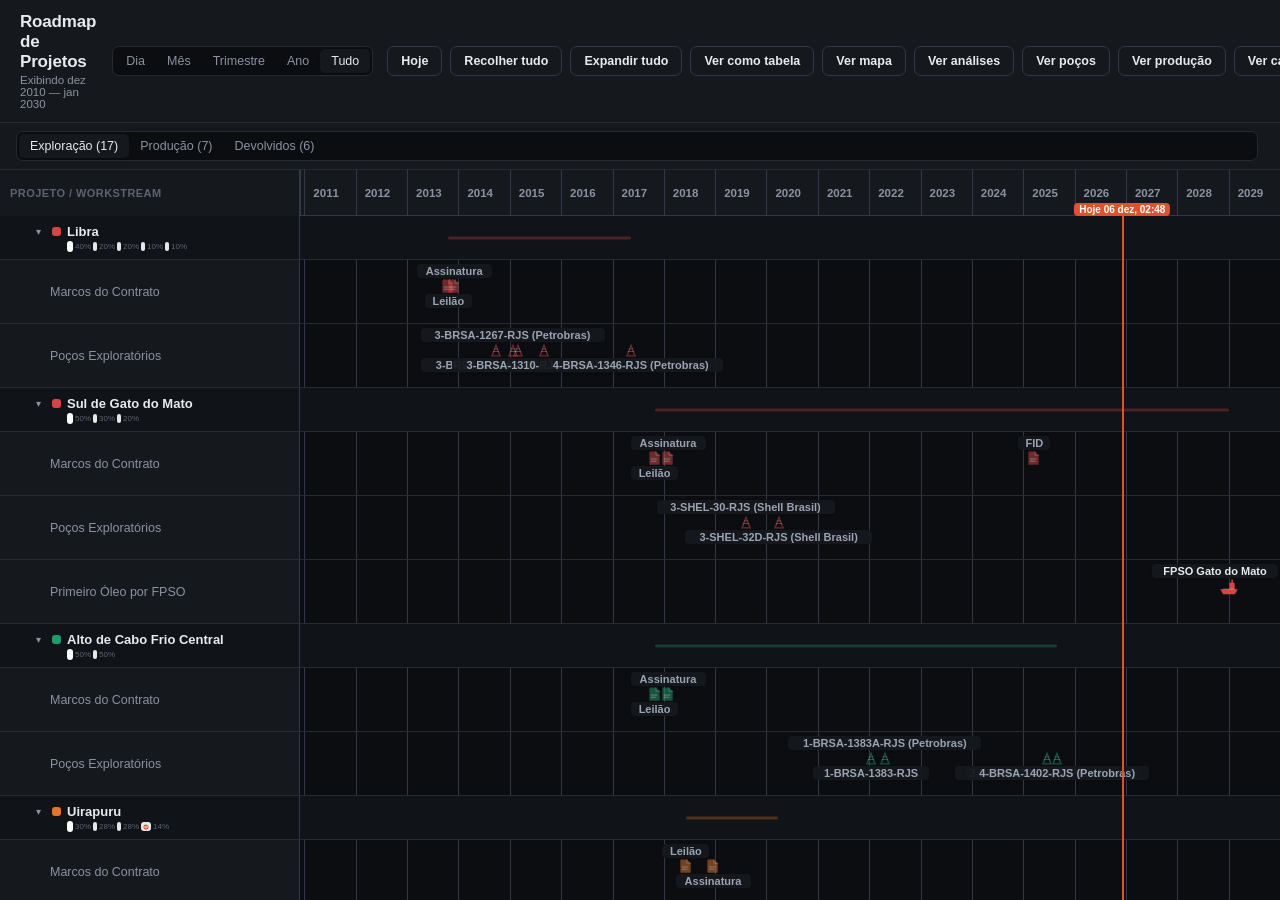
==== index.html @ 754a2aac "Tendência RGO x produção: óleo em verde, RGO em vermelho; janela explícita de 2 anos Cores dos gráfi" ====
<!DOCTYPE html>
<html lang="pt-BR">
<head>
<meta charset="UTF-8" />
<meta name="viewport" content="width=device-width, initial-scale=1.0" />
<title>Roadmap PMO</title>
<link rel="stylesheet" href="style.css?v=168" />
</head>
<body>

<header class="toolbar">
  <div class="toolbar-left">
    <h1>Roadmap de Projetos</h1>
    <span class="subtitle" id="rangeLabel"></span>
  </div>
  <div class="toolbar-right">
    <div class="scale-switch" id="scaleSwitch">
      <button data-scale="day" class="scale-btn">Dia</button>
      <button data-scale="month" class="scale-btn">Mês</button>
      <button data-scale="quarter" class="scale-btn">Trimestre</button>
      <button data-scale="year" class="scale-btn">Ano</button>
      <button data-scale="all" class="scale-btn active">Tudo</button>
    </div>
    <button class="btn-ghost" id="todayBtn">Hoje</button>
    <button class="btn-ghost" id="collapseAllBtn">Recolher tudo</button>
    <button class="btn-ghost" id="expandAllBtn">Expandir tudo</button>
    <a class="btn-ghost" href="tabela.html">Ver como tabela</a>
    <a class="btn-ghost" href="mapa.html">Ver mapa</a>
    <a class="btn-ghost" href="analises.html">Ver análises</a>
    <a class="btn-ghost" href="pocos.html">Ver poços</a>
    <a class="btn-ghost" href="producao.html">Ver produção</a>
    <a class="btn-ghost" href="campo.html">Ver campo</a>
    <a class="btn-ghost" href="dados.html">Ver dados</a>
    <button class="btn-ghost" id="exportBtn">Exportar</button>
  </div>
</header>

<main class="roadmap-wrapper">
  <div class="group-tab-bar">
    <div class="scale-switch" id="groupTabSwitch">
      <button data-group="exploracao" class="scale-btn">Exploração</button>
      <button data-group="producao" class="scale-btn">Produção</button>
      <button data-group="devolvidos" class="scale-btn">Devolvidos</button>
    </div>
  </div>
  <div class="roadmap-scroll" id="scrollContainer">
    <div class="roadmap-grid" id="grid"></div>
  </div>
  <div class="empty-state" id="emptyState" hidden>
    <p>Nenhum projeto ainda.</p>
  </div>
</main>

<div class="popover" id="popover" hidden></div>

<div class="toast" id="toast" hidden></div>

<script src="shared.js?v=80"></script>
<script src="app.js?v=47"></script>
</body>
</html>
---- style.css ----
/* Tema escuro/"executivo" por padrão em todo o app — mesma paleta usada
   no mapa (mapa.html tem seu próprio conjunto --map-* redundante, mas
   equivalente; deixado como está para não arriscar regressão lá). */
:root {
  --bg: #0b0d10;
  --panel: #15181d;
  --surface: #1a1e25;
  --border: #262b33;
  --border-strong: #333846;
  --text: #e8eaed;
  --text-muted: #8b93a1;
  --text-faint: #5c6470;
  --accent: #3457d5;
  --accent-soft: rgba(52, 87, 213, 0.18);
  --danger: #d64545;
  --today: #e0522f;
  /* Aba Tendência RGO x produção (producao.js) — óleo em verde, RGO em
     vermelho (pedido explícito, não o par cromático de PALETTE). */
  --trend-oleo: #1c9e6b;
  --trend-rgo: #d64545;
  --row-h: 44px;
  --sidebar-w: 300px;
  --radius: 8px;
  --shadow: 0 4px 20px rgba(0, 0, 0, 0.5);
  font-synthesis: none;
}

* { box-sizing: border-box; }

html, body {
  margin: 0;
  height: 100%;
  background: var(--bg);
  color: var(--text);
  font-family: -apple-system, BlinkMacSystemFont, "Segoe UI", Inter, Roboto, Helvetica, Arial, sans-serif;
  font-size: 13.5px;
  overflow: hidden;
}

body { display: flex; flex-direction: column; height: 100vh; }

/* ---------- Toolbar ---------- */
.toolbar {
  display: flex;
  align-items: center;
  justify-content: space-between;
  padding: 12px 20px;
  background: var(--panel);
  border-bottom: 1px solid var(--border);
  flex: 0 0 auto;
  gap: 16px;
}
.toolbar-left { display: flex; flex-direction: column; gap: 2px; }
.toolbar-left h1 { font-size: 17px; font-weight: 700; margin: 0; letter-spacing: -0.01em; }
.subtitle { font-size: 11.5px; color: var(--text-muted); }
.toolbar-right { display: flex; align-items: center; gap: 8px; }

.scale-switch {
  display: flex;
  background: var(--bg);
  border: 1px solid var(--border);
  border-radius: 7px;
  padding: 2px;
  margin-right: 6px;
}
.scale-btn {
  border: none;
  background: transparent;
  padding: 5px 11px;
  font-size: 12.5px;
  font-weight: 500;
  color: var(--text-muted);
  border-radius: 5px;
  cursor: pointer;
}
.scale-btn.active { background: var(--panel); color: var(--text); box-shadow: 0 1px 2px rgba(0,0,0,0.08); }

.btn-ghost {
  font-family: inherit;
  font-size: 12.5px;
  font-weight: 600;
  border-radius: 7px;
  cursor: pointer;
  border: 1px solid transparent;
  padding: 7px 13px;
  transition: background .12s, border-color .12s;
  white-space: nowrap;
  display: inline-flex;
  align-items: center;
  text-decoration: none;
  background: var(--panel); color: var(--text); border-color: var(--border-strong);
}
.btn-ghost:hover { background: var(--surface); }
/* "Ver tudo" (createLineChart, shared.js) fica destacado só enquanto o
   gráfico está com algum zoom ativo (eixo x ou y) — sem isso um zoom em Y
   preso (ex.: roda do mouse sobre o rótulo do eixo por engano) não dava
   nenhuma pista visual de que o teto do gráfico não é mais automático; a
   linha do campo maior (Búzios, Mero...) simplesmente sumia pro alto,
   parecendo produção baixa. */
.btn-ghost.is-zoomed { background: var(--accent-soft); border-color: var(--accent); color: #6f8bff; }
.btn-ghost.is-zoomed:hover { background: var(--accent-soft); }

/* ---------- Layout ---------- */
/* flex column: group-tab-bar (altura própria) + roadmap-scroll (resto do
   espaço) — antes só a segunda existia (height:100%, sem coluna flex),
   ver group-tab-bar logo abaixo (sub-abas Exploração/Produção/Devolvidos,
   substituem o antigo grupo colapsável dentro da própria timeline). */
.roadmap-wrapper { flex: 1 1 auto; position: relative; overflow: hidden; display: flex; flex-direction: column; }
.group-tab-bar {
  flex: 0 0 auto; padding: 8px 16px; border-bottom: 1px solid var(--border);
  background: var(--panel);
}
.roadmap-scroll { flex: 1 1 auto; width: 100%; overflow: auto; cursor: grab; }
.roadmap-scroll.panning { cursor: grabbing; user-select: none; }
.roadmap-scroll.panning * { cursor: grabbing !important; user-select: none; }
.roadmap-grid { position: relative; display: block; }

.empty-state {
  position: absolute; inset: 0; display: flex; flex-direction: column;
  align-items: center; justify-content: center; gap: 14px; color: var(--text-muted);
}
.empty-state[hidden] { display: none; }

/* ---------- Rows ---------- */
.row {
  display: flex;
  height: var(--row-h);
  border-bottom: 1px solid var(--border);
  position: relative;
}
.row.header-row {
  position: sticky; top: 0; z-index: 30; background: var(--panel);
  border-bottom: 1px solid var(--border-strong);
  height: var(--header-h, 46px);
}
.row.project-row { background: #101317; }
.row.project-row:hover { background: var(--surface); }
.row.workstream-row:hover .label-cell { background: var(--surface); }

.label-cell {
  flex: 0 0 var(--sidebar-w);
  width: var(--sidebar-w);
  position: sticky; left: 0; z-index: 20;
  background: inherit;
  display: flex; align-items: center;
  padding: 0 8px 0 10px;
  border-right: 1px solid var(--border-strong);
  gap: 6px;
  overflow: hidden;
}
.row.header-row .label-cell { background: var(--panel); z-index: 40; height: var(--header-h, 46px); }
/* Indentação em cascata: projeto < workstream (grupo Exploração/Produção/
   Devolvidos virou sub-aba do toolbar, não é mais um nível na timeline). */
.row.project-row .label-cell { padding-left: 30px; }
.row.workstream-row .label-cell { background: var(--panel); padding-left: 50px; }

/* Linha de projeto ganha uma 2ª linha (selos de operador/parceiro, ver
   companyBadgesFor em shared.js), embaixo do nome — as outras linhas
   (grupo, workstream) continuam de uma linha só, sem selo. */
.row.project-row .label-cell {
  flex-direction: column; align-items: stretch; justify-content: center;
  gap: 2px; padding-top: 4px; padding-bottom: 4px;
}
.project-label-main { display: flex; align-items: center; gap: 6px; overflow: hidden; }
.project-badges-row {
  display: flex; align-items: center; gap: 2px; flex-wrap: wrap;
  padding-left: 37px; /* alinha com o texto do nome: chevron(16)+gap(6)+dot(9)+gap(6) */
}
.company-badge {
  display: inline-flex; align-items: center; justify-content: center;
  border-radius: 50%; color: #fff; font-weight: 700; line-height: 1;
  flex: none; user-select: none;
}
/* Discreto de propósito: bem menor que o nome do projeto (13px), só um
   indício visual de quem é o operador/parceiro, não um elemento que
   disputa atenção com o nome. */
.company-badge-operador { width: 10px; height: 10px; font-size: 4.3px; }
.company-badge-parceiro { width: 7px; height: 7px; font-size: 3.6px; opacity: 0.85; }

/* Logo real (ver COMPANY_LOGO_FILES em shared.js) em vez do círculo com
   sigla — logo de empresa costuma ser uma marca larga (wordmark), não um
   ícone quadrado, por isso vira um chip retangular branco (a maioria dos
   logos oficiais é pensada pra fundo claro) em vez de forçar num círculo. */
.company-logo-chip {
  display: inline-flex; align-items: center; justify-content: center;
  background: #fff; border-radius: 3px; flex: none; line-height: 0;
}
.company-logo-chip img { display: block; width: auto; }
.company-logo-chip-operador { height: 11px; padding: 1px 3px; }
.company-logo-chip-operador img { height: 8px; max-width: 30px; }
.company-logo-chip-parceiro { height: 9px; padding: 1px 2px; opacity: 0.9; }
.company-logo-chip-parceiro img { height: 6px; max-width: 22px; }

/* Selo + percentual do PD lado a lado, como UM item só (ver item em
   app.js) — dentro de .project-badges-row (flex-wrap), agrupar os dois
   evita que o "%" quebre linha separado do selo a que pertence. Só
   parceiro tem texto aqui (operador não carrega pct nos dados, ver
   companyBadgesFor em shared.js). */
.company-badge-item { display: inline-flex; align-items: center; gap: 2px; }
.company-badge-pct { font-size: 8px; line-height: 1; color: var(--text-faint); white-space: nowrap; }
.corner-title { font-size: 11px; font-weight: 700; color: var(--text-faint); text-transform: uppercase; letter-spacing: .04em; }

.chevron {
  width: 16px; height: 16px; flex: 0 0 16px; display: flex; align-items: center; justify-content: center;
  cursor: pointer; color: var(--text-muted); font-size: 10px; transition: transform .15s;
  user-select: none;
}
.chevron.collapsed { transform: rotate(-90deg); }

.color-dot { width: 9px; height: 9px; border-radius: 3px; flex: 0 0 9px; }

.label-text {
  overflow: hidden; text-overflow: ellipsis; white-space: nowrap; flex: 1 1 auto;
  font-weight: 600; font-size: 13px; cursor: default;
}
.row.workstream-row .label-text { font-weight: 500; color: var(--text-muted); font-size: 12.5px; }

.timeline-cell {
  position: relative;
  flex: 1 1 auto;
}

.project-overview-bar {
  position: absolute; height: 3px; border-radius: 1.5px; top: 50%; transform: translateY(-50%);
  pointer-events: none;
}

/* linhas de grade + destaque de fim de semana, via overlay atrás das linhas */
.gridline {
  position: absolute; top: 0; bottom: 0; width: 1px; background: var(--border);
}
.gridline.month-start { background: var(--border-strong); }

.weekend-shade {
  position: absolute; top: 0; background: rgba(255, 255, 255, 0.045); pointer-events: none;
}

/* Cabeçalho em duas camadas: "coarse" (contexto: ano/mês/semana) e "fine"
   (detalhe: mês/semana/dia), trocadas dinamicamente conforme o zoom. */
.header-tier-label {
  position: absolute; display: flex; align-items: center;
  padding-left: 8px; border-left: 1px solid var(--border-strong);
  box-sizing: border-box; text-transform: capitalize;
  overflow: hidden; white-space: nowrap; text-overflow: ellipsis;
}
.header-tier-label.coarse {
  font-size: 10px; font-weight: 700; color: var(--text-faint);
  letter-spacing: .04em; text-transform: uppercase;
  background: var(--panel); border-bottom: 1px solid var(--border);
}
.header-tier-label.fine {
  font-size: 11.5px; font-weight: 600; color: var(--text-muted);
}
.header-tier-label.fine.weekend { color: var(--today); opacity: 0.85; }
/* Mês como linha "fine" (dentro do cabeçalho de ano): coluna estreita
   demais pra padding lateral + texto alinhado à esquerda como as outras
   linhas "fine" — centraliza e reduz a fonte, igual ao dia. */
.header-tier-label.fine.unit-month {
  padding-left: 0; justify-content: center; text-align: center; font-size: 10px;
}
.header-tier-label.unit-day {
  padding-left: 0; justify-content: center; text-align: center;
  font-size: 10.5px; font-weight: 600;
}

.today-line {
  position: absolute; top: var(--header-h, 46px); bottom: 0; width: 2px; background: var(--today);
  z-index: 15; pointer-events: none;
}
.today-flag {
  position: absolute; top: var(--header-h, 46px); transform: translate(-50%, -100%);
  background: var(--today); color: #fff; font-size: 10px; font-weight: 700;
  padding: 1px 5px; border-radius: 4px; z-index: 41; pointer-events: none;
}

/* ---------- Task bars ---------- */
.task-lane { position: absolute; left: 0; right: 0; }

.task-bar {
  position: absolute;
  height: 22px;
  border-radius: 6px;
  cursor: default;
  box-shadow: 0 1px 2px rgba(20,30,50,0.15);
  user-select: none;
}
/* Realce translúcido cobrindo a fração já concluída de uma barra colorida
   (tarefa ou barra-resumo de projeto) — mesma lógica visual nos dois casos. */
.progress-fill {
  position: absolute; left: 0; top: 0; bottom: 0;
  background: rgba(255,255,255,0.35);
}
.task-bar .progress-fill { border-radius: 6px 0 0 6px; }
/* left é recalculado via JS para acompanhar a porção visível da barra na
   tela (rolagem/zoom), mantendo o nome sempre legível e centralizado. */
.task-bar .bar-label {
  position: absolute; top: 0; bottom: 0; left: 8px;
  display: flex; align-items: center;
  font-size: 11.5px; font-weight: 600; color: #fff;
  white-space: nowrap; overflow: hidden; text-overflow: ellipsis; pointer-events: none;
}

.milestone {
  position: absolute; width: 15px; height: 15px;
  transform: translate(-50%, -50%) rotate(45deg);
  border-radius: 3px;
  cursor: default;
  box-shadow: 0 1px 3px rgba(20,30,50,0.3);
  z-index: 12;
}
/* Marcos com ícone próprio (contrato/FPSO) não usam o losango rotacionado:
   o SVG interno já define a forma, então aqui só cuidamos de tamanho e
   centralização, sem cortar o desenho com border-radius. */
.milestone.milestone-icon {
  transform: translate(-50%, -50%);
  border-radius: 0;
  box-shadow: none;
  background: transparent;
}
.milestone.milestone-icon svg { display: block; width: 100%; height: 100%; filter: drop-shadow(0 1px 2px rgba(20,30,50,0.35)); }
/* FPSO (navio) renderiza um pouco maior que o padrão — a silhueta do casco
   lê pior em tamanhos pequenos do que o ícone de documento. */
.milestone.milestone-fpso { width: 20px; height: 20px; }
.milestone-label {
  position: absolute; transform: translateY(-100%);
  font-size: 11px; font-weight: 600; color: var(--text);
  text-align: center; white-space: nowrap; overflow: hidden; text-overflow: ellipsis;
  pointer-events: none; background: rgba(21,24,29,0.92);
  padding: 1px 4px; border-radius: 4px; z-index: 13;
  box-shadow: 0 1px 2px rgba(20,30,50,0.12);
}
.milestone-label.below { transform: translateY(0); }

/* Dois números centralizados abaixo da barra: progresso real e esperado */
.progress-numbers {
  position: absolute; text-align: center;
  font-size: 10.5px; white-space: nowrap; pointer-events: none;
}
.progress-numbers .actual { font-weight: 700; }
.progress-numbers .actual.on-track { color: #1c9e6b; }
.progress-numbers .actual.slightly-behind { color: #e0762f; }
.progress-numbers .actual.behind { color: #d64545; }
.progress-numbers .actual.complete { color: var(--text-faint); }
.progress-numbers .sep { color: var(--text-faint); font-weight: 400; margin: 0 2px; }
.progress-numbers .expected { color: var(--text-faint); font-weight: 600; }

/* ---------- Popover ---------- */
.popover {
  position: absolute; z-index: 90; background: var(--panel); border: 1px solid var(--border-strong);
  border-radius: 8px; box-shadow: var(--shadow); padding: 8px;
}

/* Tooltip de hover/clique do marco (reaproveita o #popover, sem outro uso na
   página) — position: fixed porque a posição vem de getBoundingClientRect
   do losango, coordenadas de viewport, não de documento. pointer-events
   none: é só leitura, não deve interceptar o mouse nem competir com o
   mouseleave do losango que o abriu. */
.popover.milestone-tooltip-popover {
  position: fixed; max-width: 280px; pointer-events: none; padding: 10px 12px;
}
.milestone-tooltip h3 { margin: 0 0 4px; font-size: 13px; font-weight: 700; color: var(--text); }
.milestone-tooltip-meta { margin: 0 0 4px; font-size: 11.5px; color: var(--text-muted); }
.milestone-tooltip-status { margin: 0; font-size: 11.5px; font-weight: 600; color: var(--text); }
.milestone-tooltip-approx { margin: 4px 0 0; font-size: 11px; color: var(--text-muted); font-style: italic; }
.milestone-tooltip-popover::after {
  content: ''; position: absolute; left: var(--arrow-left, 50%); transform: translateX(-50%);
  width: 0; height: 0; border-left: 6px solid transparent; border-right: 6px solid transparent;
}
.milestone-tooltip-popover.arrow-above::after { top: 100%; border-top: 6px solid var(--panel); }
.milestone-tooltip-popover.arrow-below::after { bottom: 100%; border-bottom: 6px solid var(--panel); }

/* ---------- Toast ---------- */
.toast {
  position: fixed; bottom: 22px; left: 50%; transform: translateX(-50%);
  background: var(--panel); color: var(--text); border: 1px solid var(--border-strong);
  padding: 9px 16px; border-radius: 8px;
  font-size: 12.5px; font-weight: 500; z-index: 200; box-shadow: var(--shadow);
}

/* scrollbars */
.roadmap-scroll::-webkit-scrollbar { width: 11px; height: 11px; }
.roadmap-scroll::-webkit-scrollbar-track { background: transparent; }
.roadmap-scroll::-webkit-scrollbar-thumb { background: var(--border-strong); border-radius: 6px; border: 3px solid var(--bg); }
.roadmap-scroll::-webkit-scrollbar-thumb:hover { background: #454b5c; }

/* ---------- Visão em tabela (tabela.html) ---------- */
.table-wrapper {
  flex: 1 1 auto; overflow: auto; padding: 18px 20px 40px;
}
.data-table {
  width: 100%; min-width: 900px; border-collapse: collapse;
  background: var(--panel); border-radius: var(--radius); overflow: hidden;
  box-shadow: var(--shadow);
}
.data-table th {
  position: sticky; top: 0; z-index: 5; background: var(--panel);
  text-align: left; font-size: 10.5px; font-weight: 700; color: var(--text-faint);
  text-transform: uppercase; letter-spacing: .04em;
  padding: 10px 10px; border-bottom: 1px solid var(--border-strong);
}
.data-table td { padding: 6px 10px; border-bottom: 1px solid var(--border); vertical-align: middle; }
.data-table .indent-cell { width: 18px; padding: 0; }
.data-table .item-row:hover { background: var(--surface); }
.data-table .placeholder-row td { color: var(--text-faint); font-size: 12.5px; font-style: italic; padding: 8px 10px 8px 34px; }

.group-header-content { display: flex; align-items: center; gap: 10px; }
.project-header-row td { background: var(--bg); border-top: 2px solid var(--border-strong); padding: 10px; }
.group-name-text { font-weight: 700; font-size: 13.5px; }
.ws-header-row td { background: var(--surface); padding: 7px 10px 7px 30px; }
.ws-header-row .group-name-text { font-weight: 600; font-size: 12.5px; color: var(--text-muted); }

.type-badge {
  display: inline-block; padding: 2px 8px; border-radius: 20px;
  font-size: 10.5px; font-weight: 700; text-transform: uppercase; letter-spacing: .03em;
}
.type-badge.type-task { background: var(--accent-soft); color: #6f8bff; }
.type-badge.type-milestone { background: rgba(224, 118, 47, 0.18); color: #f0965e; }

.expected-cell, .empty-cell { color: var(--text-faint); font-size: 12.5px; }
.done-cell { display: flex; align-items: center; gap: 8px; }
.done-status { font-size: 12.5px; color: var(--text-muted); }
.done-status.done-yes { color: #1c9e6b; font-weight: 600; }
.overdue-flag { font-size: 11px; font-weight: 700; color: var(--danger); }

.progress-value.status-on-track { color: #1c9e6b; }
.progress-value.status-slightly-behind { color: #e0762f; }
.progress-value.status-behind { color: var(--danger); }
.progress-value.status-complete { color: var(--text-faint); }

/* ---------- Telas de toque: alvos maiores ---------- */
@media (hover: none) {
  .chevron { flex: 0 0 22px; width: 22px; height: 22px; font-size: 11px; }
  .scale-btn { padding: 7px 12px; }
}

/* ---------- Visão em mapa (mapa.html) ----------
   Tema escuro/"executivo", só nesta página (tokens próprios escopados em
   body.map-page — não mexe no tema claro do Gantt/tabela). Tiles de base
   também são escuros (CARTO Dark Matter, ver mapa.js); as cores de cada
   projeto (mesma paleta do resto do app) ficam mais evidentes sobre o
   fundo escuro do que ficariam sobre um mapa claro. */
body.map-page {
  --map-bg: #0b0d10;
  --map-panel: #15181d;
  --map-border: #262b33;
  --map-text: #e8eaed;
  --map-text-muted: #8b93a1;
  --map-text-faint: #5c6470;
  background: var(--map-bg);
}
body.map-page .toolbar {
  background: var(--map-panel);
  border-bottom: 1px solid var(--map-border);
}
body.map-page .toolbar-left h1, body.map-page .toolbar-left .subtitle { color: var(--map-text); }
body.map-page .toolbar-left .subtitle { color: var(--map-text-muted); }
body.map-page .btn-ghost {
  background: transparent; color: var(--map-text); border-color: var(--map-border);
}
body.map-page .btn-ghost:hover { background: #1e222a; }

/* O mapa ocupa 100% de .map-wrapper; o painel de controles (modo de cor +
   legenda + camadas) flutua por cima, ancorado no canto superior direito,
   em vez de empurrar o mapa como uma coluna lateral fixa — assim o mapa
   sempre fica em tela cheia por baixo dele. */
.map-wrapper { flex: 1 1 auto; position: relative; overflow: hidden; }
#map { position: absolute; inset: 0; background: var(--map-bg); }

.map-panel {
  position: absolute; top: 12px; right: 12px; z-index: 1000;
  width: 280px; max-height: calc(100% - 24px);
  display: flex; flex-direction: column;
  background: rgba(21, 24, 29, 0.92); backdrop-filter: blur(8px);
  -webkit-backdrop-filter: blur(8px);
  border: 1px solid var(--map-border); border-radius: 12px;
  box-shadow: 0 8px 28px rgba(0,0,0,0.5);
}
.map-panel-header {
  display: flex; align-items: center; justify-content: space-between;
  padding: 10px 12px; cursor: pointer; flex: 0 0 auto;
}
.map-panel-header h2 {
  margin: 0; font-size: 11.5px; font-weight: 700; letter-spacing: 0.04em;
  text-transform: uppercase; color: var(--map-text);
}
.map-panel-toggle {
  color: var(--map-text-muted); font-size: 10px; transition: transform .15s;
}
.map-panel.collapsed .map-panel-toggle { transform: rotate(-90deg); }
.map-panel-body {
  overflow-y: auto; padding: 0 12px 12px; border-top: 1px solid var(--map-border);
}
.map-panel.collapsed .map-panel-body { display: none; }
.map-panel.collapsed .map-panel-header { padding-bottom: 10px; }
.map-panel-section { margin-top: 14px; }
.map-panel-section:first-child { margin-top: 12px; }
.map-panel-group-header {
  display: flex; align-items: center; gap: 6px;
  font-size: 11.5px; font-weight: 700; letter-spacing: 0.04em; text-transform: uppercase;
  color: var(--map-text-muted);
  margin-bottom: 6px; cursor: pointer;
}
.map-panel-list { list-style: none; margin: 0; padding: 0; }
.map-panel-item {
  display: flex; align-items: center; gap: 7px;
  padding: 5px 4px; border-radius: 6px; cursor: pointer;
  font-size: 12.5px; color: var(--map-text);
}
.map-panel-item:hover { background: #1e222a; }
.map-panel-item.no-shape { color: var(--map-text-muted); }
.map-panel-dot { width: 9px; height: 9px; border-radius: 50%; flex: 0 0 auto; border: 1px solid transparent; }
.map-panel-flag {
  margin-left: auto; font-size: 9.5px; color: var(--map-text-faint);
  background: var(--map-bg); border: 1px solid var(--map-border); border-radius: 4px; padding: 1px 5px;
  white-space: nowrap;
}
.map-panel-note { font-size: 11px; color: var(--map-text-muted); line-height: 1.5; margin-top: 4px; }

/* Seletor "Colorir por" + legenda (status/rodada) */
.map-mode-control { margin-bottom: 10px; }
.map-mode-label {
  font-size: 11.5px; font-weight: 700; letter-spacing: 0.04em; text-transform: uppercase;
  color: var(--map-text-muted); margin-bottom: 6px;
}
.map-mode-buttons {
  display: flex; background: var(--map-bg); border: 1px solid var(--map-border);
  border-radius: 7px; padding: 2px;
}
.map-mode-btn {
  flex: 1 1 0; border: none; background: transparent; color: var(--map-text-muted);
  font-family: inherit; font-size: 11.5px; font-weight: 600; padding: 5px 6px;
  border-radius: 5px; cursor: pointer;
}
.map-mode-btn.active { background: var(--map-panel); color: var(--map-text); }
.map-mode-btn:hover:not(.active) { color: var(--map-text); }
.map-legend { margin: 8px 0 4px; display: flex; flex-direction: column; gap: 4px; }
.map-legend-row { display: flex; align-items: center; gap: 7px; font-size: 11.5px; color: var(--map-text-muted); }
.map-legend-well-icon { flex: 0 0 auto; width: 15px; height: 15px; display: flex; align-items: center; justify-content: center; }

/* Filtro de poço por SITUACAO/CATEGORIA (chips) */
.map-filter-group + .map-filter-group { margin-top: 14px; }
.map-filter-group-header { display: flex; align-items: center; justify-content: space-between; gap: 8px; margin-bottom: 6px; }
.map-filter-actions { display: flex; gap: 4px; flex: 0 0 auto; }
.map-filter-actions button {
  font-family: inherit; font-size: 10px; font-weight: 600; color: var(--map-text-muted);
  background: transparent; border: 1px solid var(--map-border); border-radius: 5px;
  padding: 2px 6px; cursor: pointer;
}
.map-filter-actions button:hover { color: var(--map-text); background: #1e222a; }
.map-filter-pills { display: flex; flex-wrap: wrap; gap: 5px; }
.map-filter-pill {
  font-family: inherit; font-size: 10.5px; padding: 3px 8px; border-radius: 10px;
  border: 1px solid var(--map-border); background: transparent; color: var(--map-text-faint);
  cursor: pointer; white-space: normal; text-align: left; max-width: 100%; line-height: 1.35;
  opacity: 0.55;
}
.map-filter-pill.active { color: var(--map-text); background: var(--map-panel); border-color: var(--map-border); opacity: 1; }
.map-filter-pill:hover { border-color: var(--map-text-muted); }
.map-filter-pill.is-none { font-style: italic; }

/* Legenda dos tipos de poço, discreta e sempre visível (fora do painel
   "Camadas", que começa recolhido) — canto inferior esquerdo, livre
   (zoom fica no superior esquerdo, atribuição no inferior direito).
   pointer-events: none pra não atrapalhar arrastar/zoom do mapa por
   baixo dela. */
.map-well-legend-fixed {
  position: absolute; left: 10px; bottom: 10px; z-index: 900;
  background: rgba(21, 24, 29, 0.82); backdrop-filter: blur(6px);
  -webkit-backdrop-filter: blur(6px);
  border: 1px solid var(--map-border); border-radius: 9px;
  padding: 7px 9px; pointer-events: none; max-width: 190px;
}
.map-well-legend-fixed .map-legend { margin: 0; gap: 3px; }
.map-well-legend-fixed .map-legend-row { font-size: 9.5px; gap: 5px; line-height: 1.3; }
.map-well-legend-fixed .map-legend-well-icon { width: 12px; height: 12px; }
.map-well-legend-fixed .map-legend-well-icon svg { width: 11px; height: 11px; }

/* Nome do projeto sobre o centro do polígono, só no zoom em que os poços
   ainda não aparecem (ver updateProjectLabels em mapa.js) — sombra forte
   pra ficar legível em cima de qualquer cor de preenchimento. O
   posicionamento do ícone em si (translate3d) é controlado pelo Leaflet
   via style inline — por isso o transform de centralização vai no `span`
   de dentro, não no wrapper do divIcon, pra não competir com ele. */
.map-project-label-icon { background: transparent; border: none; pointer-events: none; }
/* --map-label-scale (ver updateMapLabelScale em mapa.js) cresce/encolhe
   com o zoom do mapa — escalar o wrapper inteiro (não só a fonte do nome)
   mantém nome e selo na mesma proporção um do outro em qualquer zoom, sem
   precisar recalcular cada tamanho separadamente a cada passo. scale()
   depois do translate: centraliza primeiro (nas dimensões reais do
   conteúdo), escala em volta desse centro depois — não desloca o rótulo
   ao mudar de tamanho. */
.map-project-label-wrap {
  display: flex; flex-direction: column; align-items: center; gap: 3px;
  transform: translate(-50%, -50%) scale(var(--map-label-scale, 1));
}
.map-project-label {
  display: inline-block; white-space: nowrap;
  font-size: 11px; font-weight: 700; color: #fff;
  text-shadow: 0 1px 3px rgba(0,0,0,0.95), 0 0 6px rgba(0,0,0,0.8);
  letter-spacing: 0.01em;
}
/* Selo do operador e selos dos parceiros, os dois ABAIXO do nome mas em
   linhas separadas — operador primeiro, parceiros depois (ver
   mapLabelOperatorBadgeHTML/mapLabelPartnerBadgesHTML em mapa.js) — direto
   sobre o polígono, mesmos selos do popup, com uma sombra no lugar do
   fundo branco do chip de logo (não dá pra pintar um retângulo sólido
   atrás de cada um sem poluir o mapa). */
.map-label-badges { display: flex; align-items: center; gap: 1.5px; justify-content: center; }
.map-label-badges .company-badge { box-shadow: 0 1px 3px rgba(0,0,0,0.85); }
.map-label-badges .company-logo-chip { box-shadow: 0 1px 3px rgba(0,0,0,0.85); }
/* Menor que o mesmo selo no popup/roadmap (ver .company-badge-operador
   etc. lá em cima) — sobre o polígono ele já escala com o zoom (ver
   --map-label-scale), então o tamanho-base tem que ser bem discreto: no
   zoom em que aparece pela primeira vez (MAP_LABEL_BADGES_MIN_ZOOM) a
   escala já passa de 1×. Operador sempre 25% maior que parceiro (linha
   própria, ver acima) — cada dimensão do operador é a do parceiro × 1,25. */
.map-label-badges .company-badge-operador { width: 6.25px; height: 6.25px; font-size: 3.125px; }
.map-label-badges .company-badge-parceiro { width: 5px; height: 5px; font-size: 2.5px; }
.map-label-badges .company-logo-chip-operador { height: 8.125px; padding: 1px 2px; }
.map-label-badges .company-logo-chip-operador img { height: 5.625px; max-width: 18.75px; }
.map-label-badges .company-logo-chip-parceiro { height: 6.5px; padding: 0 1px; }
.map-label-badges .company-logo-chip-parceiro img { height: 4.5px; max-width: 15px; }
/* Abaixo de MAP_LABEL_BADGES_MIN_ZOOM (ver updateMapLabelScale em
   mapa.js) — visão geral bem afastada, dezenas de contratos na tela ao
   mesmo tempo: some só o selo, o nome continua. */
#map.map-labels-hide-badges .map-label-badges { display: none; }

/* Sliders do painel "Controles" (zoom mínimo dos poços, filtro de ano) */
.map-slider-row { margin-bottom: 10px; }
.map-slider-row:last-of-type { margin-bottom: 0; }
.map-slider-label {
  display: flex; justify-content: space-between; align-items: baseline;
  font-size: 12px; color: var(--map-text); margin-bottom: 5px;
}
.map-slider-label span:last-child { color: var(--map-text-muted); font-variant-numeric: tabular-nums; }
.map-slider-row input[type="range"] {
  width: 100%; display: block; accent-color: #5b8def; cursor: pointer; margin: 0;
}

/* Controles do Leaflet (zoom, atribuição) e popup — a skin padrão é clara
   e destoaria do resto da página. */
body.map-page .leaflet-bar, body.map-page .leaflet-bar a {
  background: var(--map-panel); border-color: var(--map-border); color: var(--map-text);
}
body.map-page .leaflet-bar a:hover { background: #1e222a; }
body.map-page .leaflet-control-attribution {
  background: rgba(11, 13, 16, 0.75); color: var(--map-text-muted);
}
body.map-page .leaflet-control-attribution a { color: var(--map-text-muted); }
body.map-page .leaflet-popup-content-wrapper, body.map-page .leaflet-popup-tip {
  background: var(--map-panel); color: var(--map-text);
  box-shadow: 0 8px 28px rgba(0,0,0,0.55);
}
body.map-page .leaflet-popup-close-button { color: var(--map-text-muted) !important; }
body.map-page .leaflet-popup-close-button:hover { color: var(--map-text) !important; }
/* Popup de contrato/campo com Plano de Desenvolvimento fica alto (a
   seção de PD sozinha já passa de 500px) — sem isso, um popup mais alto
   que a tela simplesmente vazava por cima, sem dar pra ler o topo nem
   fechar sem antes rolar a PÁGINA (que nem rola, é o mapa). autoPan fica
   desligado de propósito (ver popupHTML) pra não mudar zoom/posição do
   mapa ao abrir; a barra de rolagem interna resolve sem mexer nisso. */
body.map-page .leaflet-popup-content { max-height: 70vh; overflow-y: auto; padding-right: 4px; }

.map-popup h3 { margin: 0 0 6px; font-size: 13.5px; }
/* Selos de operador/parceiro (ver companyBadgesFor em shared.js e
   companyBadgesHTML em mapa.js) — embaixo do título, acima da tabela. */
.map-popup-badges { display: flex; align-items: center; gap: 3px; flex-wrap: wrap; margin: -2px 0 8px; }
.map-popup-badges .company-badge { border: 1px solid rgba(255,255,255,0.15); }
.map-popup table { border-collapse: collapse; font-size: 11.5px; width: 100%; table-layout: fixed; }
.map-popup td { padding: 1px 6px 1px 0; vertical-align: top; overflow-wrap: break-word; }
.map-popup td.k { color: var(--map-text-muted); width: 42%; }
.map-popup-source { margin: 6px 0 0; font-size: 10px; color: var(--map-text-faint); }
/* Poços que caem no mesmo ponto do mapa e viraram um marcador só. */
.map-popup-list { margin: 2px 0 0; padding-left: 16px; font-size: 11px; color: var(--map-text-muted); max-height: 132px; overflow-y: auto; }
.map-popup-list li { margin: 1px 0; }

/* Seção "Plano de Desenvolvimento" (ver pdSectionHTML em mapa.js) — só
   quando há sumário executivo pra aquele contrato/campo, por isso a borda
   superior: marca visualmente onde os dados do PD (fonte separada,
   sumário público de um documento majoritariamente confidencial) começam
   dentro do popup, que até aqui só tinha dados do shapefile de campos. */
.map-popup-pd { margin-top: 8px; padding-top: 8px; border-top: 1px solid var(--map-border); }
.map-popup-pd h4 { margin: 0 0 5px; font-size: 11.5px; font-weight: 700; color: var(--map-text); }
.map-popup-pd-text { margin: 5px 0 0; font-size: 11px; line-height: 1.4; color: var(--map-text-muted); }
.map-popup-pd-text strong { color: var(--map-text); font-weight: 600; }

/* Marcador de poço: reseta o quadrado branco padrão do divIcon (o SVG já
   define a forma) e escurece o tooltip de hover pra bater com o resto. */
.map-well-icon { background: transparent; border: none; }
.map-rig-icon { background: transparent; border: none; }
/* Acompanha --map-rig-scale (ver updateMapLabelScale/rigDivIcon em
   mapa.js) — mesmo zoom em que aparece o rótulo do projeto, mas com um
   piso próprio (MAP_RIG_SCALE_RANGE), menor que o do rótulo: no zoom bem
   afastado dezenas de sondas ficam visíveis ao mesmo tempo, e o ícone
   (mais "pesado" visualmente que um texto) precisa encolher mais que o
   nome do projeto pra não virar uma nuvem. Origem perto da base do
   desenho (não o centro): o "pé" da sonda fica fixo sobre a coordenada do
   poço enquanto o ícone cresce/encolhe, em vez de derivar pro lado. */
.map-rig-icon-wrap {
  transform: scale(var(--map-rig-scale, 1));
  transform-origin: 50% 90%;
}
body.map-page .leaflet-tooltip.map-well-tooltip {
  background: var(--map-panel); color: var(--map-text); border: 1px solid var(--map-border);
  font-size: 11px; line-height: 1.4; padding: 4px 7px; box-shadow: 0 4px 12px rgba(0,0,0,0.4);
}
body.map-page .leaflet-tooltip-top.map-well-tooltip::before { border-top-color: var(--map-border); }

/* ==================== Análises (página analises.html) ==================== */
.analytics-wrapper { flex: 1 1 auto; overflow: auto; padding: 18px 20px 40px; }
.analytics-section { max-width: 1180px; margin: 0 auto 28px; }
.analytics-section:last-child { margin-bottom: 0; }
.analytics-section-title {
  font-size: 12.5px; font-weight: 700; color: var(--text-faint);
  text-transform: uppercase; letter-spacing: .05em; margin: 0 0 10px;
}

/* Alterna entre a página Executivo e a página Portfolio — mesmo par
   .scale-switch/.scale-btn do seletor de escala do roadmap (ver app.js),
   fora da toolbar mas com o mesmo visual de par de botões. */
.analytics-tab-switch { margin: 0 auto 20px; max-width: 1180px; }

/* Histogramas + contagem por FPSO da aba Poços (renderPocosPage em
   analises.js) — 1 coluna empilhada até 1000px (mesmo ponto de corte de
   .campo-dashboard-grid), 2 colunas lado a lado dali pra cima. margin-top
   de .chart-card+.chart-card (regra geral, pra cartões empilhados soltos
   no fluxo normal) é zerado aqui: dentro de um grid ele desalinhava as
   linhas, empurrando só o 2º card de cada par pra baixo do 1º em vez de
   alinhar os dois pelo topo — o espaçamento entre linhas já vem do gap. */
.analytics-histograms-grid { display: grid; grid-template-columns: 1fr; gap: 14px; margin-bottom: 24px; }
.analytics-histograms-grid .chart-card { margin-top: 0; }
@media (min-width: 1000px) {
  .analytics-histograms-grid { grid-template-columns: 1fr 1fr; }
  /* Cartão que precisa da largura das 2 colunas juntas (ver
     buildFpsoProducaoInjecaoChart, analises.js — linha de FPSO já tem 2
     barras lado a lado dentro dela, ficava espremida numa coluna só). Só
     tem efeito a partir daqui: abaixo de 1000px já é 1 coluna só, span
     de 2 não muda nada. */
  .chart-card-span-2 { grid-column: 1 / -1; }
}

/* ---- KPI: linha de "stat tiles" ---- */
.kpi-row { display: grid; grid-template-columns: repeat(auto-fit, minmax(180px, 1fr)); gap: 12px; margin-bottom: 14px; }
.stat-tile {
  background: var(--panel); border: 1px solid var(--border); border-radius: var(--radius);
  padding: 14px 16px; display: flex; flex-direction: column; gap: 4px;
}
.stat-tile-label { font-size: 11px; font-weight: 600; color: var(--text-muted); }
.stat-tile-value { font-size: 26px; font-weight: 700; letter-spacing: -0.01em; line-height: 1.1; }
.stat-tile-sub { font-size: 11px; color: var(--text-faint); line-height: 1.4; }

/* ---- Cartão de gráfico ---- */
.chart-card {
  position: relative;
  background: var(--panel); border: 1px solid var(--border); border-radius: var(--radius);
  padding: 16px 18px 14px;
}
.chart-card + .chart-card { margin-top: 14px; }
.chart-card-title { font-size: 13px; font-weight: 700; margin: 0 0 2px; padding-right: 26px; }
.chart-card-subtitle { font-size: 11px; color: var(--text-faint); margin: 0 0 14px; }

/* Botão de tela cheia (canto superior direito, ver chartCard/
   enterChartCardFullscreen em shared.js) — position:absolute pra não
   interferir na ordem dos filhos do cartão (código espalhado insere
   controles logo depois do <h3>, ver nota em chartCard). padding-right
   no título acima só evita o texto ficar embaixo do botão em título
   comprido perto da largura da coluna. */
.chart-card-expand-btn {
  position: absolute; top: 12px; right: 12px; z-index: 1;
  width: 22px; height: 22px; padding: 0; display: flex; align-items: center; justify-content: center;
  border: 1px solid var(--border); border-radius: 5px; background: var(--bg);
  color: var(--text-faint); font-size: 12px; line-height: 1; cursor: pointer;
}
.chart-card-expand-btn:hover { background: var(--surface); color: var(--text); }

.chart-card-backdrop {
  position: fixed; inset: 0; z-index: 999; background: rgba(0, 0, 0, 0.65);
}
.chart-card-backdrop[hidden] { display: none; }

/* Cartão expandido: fixed cobrindo quase a tela toda, por cima do
   backdrop — sai do grid/coluna onde estava (position:fixed não depende
   do pai) sem precisar mover o elemento no DOM. overflow:auto pro
   conteúdo (às vezes mais alto que a tela, ex. lista de FPSO) rolar
   dentro do próprio cartão, não a página atrás dele. */
.chart-card.chart-card-fullscreen {
  position: fixed; inset: 28px; z-index: 1000; overflow: auto;
  box-shadow: 0 16px 56px rgba(0, 0, 0, 0.7);
}

/* Gráfico de linhas (createLineChart em shared.js, buildComboChart em
   campo.js) — viewBox fixo (LINE_W×LINE_H) escalado por CSS, não por JS:
   em telas largas .lc-svg estica pra 100% do cartão; em telas estreitas
   (ver media query no fim do arquivo) o texto do próprio SVG (números de
   eixo, rótulos de mês) encolheria proporcionalmente até ficar ilegível
   se continuasse escalando pra 100% de um cartão de ~340px — ali
   .lc-svg ganha uma largura mínima maior que a tela, e .line-chart-wrap
   rola na horizontal pra mostrar o resto, mesmo padrão que .data-table já
   usa em tabela larga (ver .pocos-table-wrapper/.analytics-table).
   width:100% aqui (fora da media query) é o comportamento padrão de
   desktop, sem precisar de min-width nenhum. */
.lc-svg { width: 100%; height: auto; display: block; touch-action: none; }

/* Histograma (buildHistogram em shared.js) — reusa .lc-svg/.line-chart-wrap
   acima (mesmo viewBox escalável, mesmo scroll horizontal em tela
   estreita), só troca o conteúdo por barras verticais. */
.hist-bar { cursor: default; outline: none; }
.hist-bar.is-hovered { filter: brightness(1.25); }

/* ---- Barra horizontal (STOIIP, poços por categoria) ---- */
.hbar-list { display: flex; flex-direction: column; gap: 9px; }
.hbar-row { display: grid; grid-template-columns: 152px 1fr; align-items: center; gap: 10px; }
.hbar-name {
  font-size: 11.5px; color: var(--text-muted); text-align: right;
  overflow: hidden; text-overflow: ellipsis; white-space: nowrap;
}
.hbar-track {
  position: relative; height: 20px; background: var(--surface); border-radius: 4px;
  display: flex; align-items: center; overflow: hidden;
}
.hbar-fill {
  height: 100%; border-radius: 4px 0 0 4px; display: flex; align-items: center;
  min-width: 2px; cursor: default;
}
.hbar-fill:first-child { border-radius: 4px; }
.hbar-fill.is-hovered { filter: brightness(1.25); }
.pie-slice { cursor: pointer; outline: none; }
.pie-slice.is-hovered { filter: brightness(1.25); }
/* Segmento de gás dentro de uma barra água+gás somada (ver
   buildFpsoProducaoInjecaoChart, analises.js) — mesma cor do segmento de
   água ao lado, só com listra diagonal clara por cima, pra distinguir os
   dois sem precisar de uma segunda cor (a cor já é a da jazida, não do
   fluido). */
.hbar-fill-hatched {
  background-image: repeating-linear-gradient(45deg, rgba(255,255,255,0.4) 0, rgba(255,255,255,0.4) 3px, transparent 3px, transparent 8px);
}
.hbar-value {
  font-size: 11px; color: var(--text); font-weight: 600; white-space: nowrap;
  margin-left: 8px; font-variant-numeric: tabular-nums;
}
.hbar-row-total { display: flex; align-items: center; }

/* Linha com 2 colunas de barra lado a lado (ver twoColumnFpsoRow,
   analises.js — produtores/injetores por FPSO numa linha só) — mesma
   1ª coluna (nome) de .hbar-row, mais uma 2ª faixa de track. Cabeçalho
   das colunas (hbar-col-headers) usa a MESMA grade, só com rótulo em vez
   de barra, pra alinhar exatamente com as linhas de dado abaixo. */
.hbar-row-2col { grid-template-columns: 152px 1fr 1fr; }
.hbar-row-3col { grid-template-columns: 152px 1fr 1fr 1fr; }
.hbar-col-label { font-size: 11px; color: var(--text-faint); font-weight: 600; }
.hbar-col-headers { margin-bottom: 2px; }

/* Cabeçalho de jazida ENTRE as linhas de um .hbar-list agrupado (ver
   buildFpsoCountChart, analises.js) — separa visualmente cada grupo sem
   precisar de um cartão à parte por jazida. Primeiro cabeçalho da lista
   sem margin-top (:first-child), senão sobra um respiro estranho logo
   depois da legenda/filtro que já vem antes da lista. */
.hbar-group-header {
  display: flex; align-items: center; gap: 6px;
  margin: 14px 0 2px; padding-top: 8px; border-top: 1px solid var(--border);
}
.hbar-group-header:first-child { margin-top: 0; padding-top: 0; border-top: none; }
.hbar-group-header[hidden] { display: none; }

/* Bolinha da cor da entidade — usada tanto em título de cartão (poços por
   contrato) quanto em cabeçalho de grupo (jazida-combo-header). */
.proj-dot { width: 9px; height: 9px; border-radius: 3px; flex: 0 0 9px; display: inline-block; }

/* Tooltip simples de hover pras marcas dos gráficos (mesmo #popover
   reaproveitado no roadmap pro tooltip de marco — ver app.js). */
.viz-tooltip {
  position: fixed; z-index: 500; pointer-events: none;
  background: var(--panel); border: 1px solid var(--border-strong); border-radius: 6px;
  padding: 6px 10px; font-size: 11.5px; box-shadow: var(--shadow);
  max-width: 240px;
}
.viz-tooltip strong { color: var(--text); font-weight: 700; }
.viz-tooltip-row { display: flex; justify-content: space-between; gap: 12px; }
.viz-tooltip-row + .viz-tooltip-row { margin-top: 2px; }

/* ---- Tabela por projeto: agrupada por status, como o resto do app ---- */
.analytics-table .group-row td {
  background: var(--bg); font-weight: 700; font-size: 11px; text-transform: uppercase;
  letter-spacing: .04em; color: var(--text-muted); padding: 8px 10px; border-top: 2px solid var(--border-strong);
}
.analytics-table td.num, .analytics-table th.num { text-align: right; font-variant-numeric: tabular-nums; }
.analytics-table .proj-dot { margin-top: 4px; }
.analytics-table td.muted { color: var(--text-faint); }
.analytics-table tr.muted td:not(.num) { color: var(--text-faint); font-style: italic; }
.analytics-table { min-width: 1300px; }
.analytics-table-note { font-size: 11px; color: var(--text-faint); margin-top: 10px; line-height: 1.5; }

/* ---------- Tendência RGO x produção (producao.js) — selo de status, ----------- */
/* card em destaque, cards de "observar" e grade de mini-gráficos por campo.
   Óleo e RGO sempre no MESMO eixo (indexados a 100 no início da janela, ver
   renderTrendChartSVG) — as duas grandezas têm escala bem diferente
   (centenas de kbbl/d vs. centenas de m³/m³), então eixo duplo daria uma
   leitura enganosa de "cruzamento" que não existe de verdade; indexado deixa
   comparar a DIREÇÃO das duas tendências de forma honesta. */
.trend-pill {
  display: inline-flex; align-items: center; gap: 5px; font-size: 11px; font-weight: 600;
  padding: 3px 9px 3px 7px; border-radius: 100px; white-space: nowrap; flex: none;
}
.trend-pill::before { content: ''; width: 6px; height: 6px; border-radius: 50%; background: currentColor; }
.trend-pill-critical { background: rgba(214, 69, 69, 0.16); color: var(--danger); }
.trend-pill-warning { background: rgba(201, 162, 39, 0.16); color: #c9a227; }
.trend-pill-neutral { background: rgba(139, 147, 161, 0.14); color: var(--text-faint); }

/* Óleo em verde (produção, "no azul"), RGO em vermelho (o que se quer ver
   subir o mínimo possível) — pedido explícito, não é o mesmo par cromático
   usado no resto do app pra série (PALETTE). */
.trend-svg { width: 100%; height: auto; display: block; overflow: visible; }
.trend-line-oleo { stroke: var(--trend-oleo); stroke-width: 2; fill: none; }
.trend-line-rgo { stroke: var(--trend-rgo); stroke-width: 2; fill: none; }
.trend-dot-oleo { fill: var(--trend-oleo); }
.trend-dot-rgo { fill: var(--trend-rgo); }
.trend-baseline { stroke: var(--text-faint); stroke-width: 1; opacity: .4; }
.trend-axis-label { font-size: 9.5px; fill: var(--text-faint); }
.trend-end-label { font-size: 11px; font-weight: 600; }
.trend-end-label-oleo { fill: var(--trend-oleo); }
.trend-end-label-rgo { fill: var(--trend-rgo); }
.trend-legend { display: flex; gap: 16px; align-items: center; font-size: 11.5px; color: var(--text-muted); margin: 2px 0 10px; }
.trend-legend-item { display: flex; align-items: center; gap: 6px; }
.trend-legend-swatch { width: 14px; height: 2px; border-radius: 2px; display: inline-block; }

.trend-featured-head { display: flex; align-items: center; justify-content: space-between; gap: 10px; margin: -4px 0 2px; }
.trend-featured-head h4 { font-size: 16px; font-weight: 700; margin: 0; }
.trend-featured-body { display: grid; grid-template-columns: 1.3fr 1fr; gap: 20px; margin-top: 8px; }
.trend-featured-note { background: var(--surface); border: 1px solid var(--border); border-radius: 8px; padding: 16px 18px; display: flex; flex-direction: column; gap: 12px; justify-content: center; }
.trend-featured-note p { font-size: 12.5px; line-height: 1.6; color: var(--text); margin: 0; }
.trend-stat-row { display: flex; gap: 18px; }
.trend-stat { display: flex; flex-direction: column; gap: 2px; }
.trend-stat .n { font-size: 18px; font-weight: 700; }
.trend-stat .n.oleo { color: var(--trend-oleo); }
.trend-stat .n.rgo { color: var(--trend-rgo); }
.trend-stat .l { font-size: 10.5px; color: var(--text-faint); text-transform: uppercase; letter-spacing: .03em; }

.trend-watch-row { display: grid; grid-template-columns: repeat(auto-fit, minmax(320px, 1fr)); gap: 14px; margin-top: 14px; }
.trend-watch-card { background: var(--surface); border: 1px solid var(--border); border-radius: 8px; padding: 14px 16px; display: flex; flex-direction: column; gap: 8px; }
.trend-watch-card-head { display: flex; align-items: center; justify-content: space-between; gap: 8px; }
.trend-watch-card-head h5 { font-size: 14px; font-weight: 700; margin: 0; }
.trend-watch-card p { font-size: 12px; line-height: 1.55; color: var(--text-muted); margin: 0; }

.trend-mini-grid { display: grid; grid-template-columns: repeat(auto-fit, minmax(230px, 1fr)); gap: 12px; margin-top: 14px; }
.trend-mini-card { border: 1px solid var(--border); border-radius: 8px; padding: 10px 12px 12px; background: var(--surface); display: flex; flex-direction: column; gap: 7px; }
.trend-mini-card-head { display: flex; align-items: center; justify-content: space-between; gap: 6px; }
.trend-mini-card-head h6 { font-size: 12.5px; font-weight: 700; margin: 0; }
.trend-mini-figures { display: flex; gap: 12px; }
.trend-mini-figure { display: flex; flex-direction: column; gap: 1px; }
.trend-mini-figure .n { font-size: 12.5px; font-weight: 600; }
.trend-mini-figure .n.oleo { color: var(--trend-oleo); }
.trend-mini-figure .n.rgo { color: var(--trend-rgo); }
.trend-mini-figure .l { font-size: 9px; color: var(--text-faint); text-transform: uppercase; letter-spacing: .03em; }

@media (max-width: 900px) {
  .trend-featured-body { grid-template-columns: 1fr; }
}

/* ---------- Tabela de dados crus (dados.js) — só select/input do app, o ---------- */
/* resto é tudo botão (.scale-btn/.btn-ghost) — precisa de estilo próprio. */
.dados-select, .dados-search {
  font-family: inherit; font-size: 12.5px; color: var(--text);
  background: var(--panel); border: 1px solid var(--border-strong); border-radius: 7px;
  padding: 6px 10px;
}
.dados-select { cursor: pointer; }
.dados-search { flex: 1 1 160px; min-width: 140px; }
.dados-search::placeholder { color: var(--text-faint); }

/* ---------- Visão em poços (pocos.html) ---------- */
.pocos-wrapper { flex: 1 1 auto; overflow: auto; padding: 0 20px 40px; }
.pocos-content { max-width: 1180px; margin: 0 auto; }
.pocos-toolbar {
  position: sticky; top: 0; z-index: 20; background: var(--bg);
  padding: 18px 0 14px; margin-bottom: 16px; border-bottom: 1px solid var(--border);
  display: flex; flex-direction: column; gap: 10px;
}
.pocos-search-row { display: flex; align-items: center; gap: 12px; flex-wrap: wrap; }
.pocos-search {
  flex: 1 1 260px; max-width: 420px; border: 1px solid var(--border-strong); border-radius: 8px;
  padding: 8px 12px; font-size: 13px; font-family: inherit; color: var(--text); background: var(--panel);
}
.pocos-search:focus { outline: 2px solid var(--accent); outline-offset: -1px; }
.pocos-filter-result { font-size: 11px; color: var(--text-faint); }
.pocos-nav { display: flex; flex-wrap: wrap; gap: 6px; }
.pocos-nav-pill {
  font-size: 11px; padding: 4px 9px 4px 7px; border-radius: 12px; border: 1px solid var(--border-strong);
  background: var(--panel); color: var(--text-muted); cursor: pointer; white-space: nowrap;
  display: inline-flex; align-items: center; gap: 5px; font-family: inherit;
}
.pocos-nav-pill:hover { background: var(--surface); color: var(--text); }
.pocos-nav-pill[hidden] { display: none; }
.pocos-nav-dot { width: 7px; height: 7px; border-radius: 2px; flex: 0 0 7px; }
.pocos-field-card { scroll-margin-top: 132px; }
.pocos-field-card[hidden] { display: none; }
.pocos-field-header { display: flex; align-items: center; justify-content: space-between; flex-wrap: wrap; gap: 8px; margin-bottom: 10px; }
.pocos-field-header .chart-card-title { display: flex; align-items: center; gap: 8px; margin: 0; }
.pocos-field-meta { display: flex; align-items: center; gap: 10px; }
.pocos-badge {
  font-size: 10px; font-weight: 700; text-transform: uppercase; letter-spacing: .04em;
  color: var(--text-faint); background: var(--surface); border: 1px solid var(--border);
  border-radius: 4px; padding: 2px 6px;
}
.pocos-count { font-size: 11px; color: var(--text-faint); font-variant-numeric: tabular-nums; }
.pocos-table-wrapper { padding: 0; overflow-x: auto; }
.pocos-table-wrapper .data-table { min-width: 1500px; }
.pocos-table-wrapper .data-table th, .pocos-table-wrapper .data-table td { white-space: nowrap; }
.pocos-anc { color: var(--text-faint); font-weight: 400; }

/* ---------- Visão em campo (campo.html) — uma sub-aba por projeto,
   contorno+poços num mini-mapa e os gráficos de produção/RGO do projeto.
   Um seletor compacto (botão + painel flutuante, ver .campo-selector
   abaixo) troca a jazida em vez de uma nav fixa de coluna inteira — só
   ocupa uma linha até o usuário clicar, deixando a área de conteúdo
   inteira pro dashboard (mapa grande + roadmap/produção ao redor dele,
   ver .campo-dashboard-grid). ---------- */
.campo-content { flex: 1 1 auto; overflow-y: auto; padding: 20px 24px 44px; }

/* Seletor de jazida — botão compacto (nome + status + seta) que abre um
   painel flutuante com busca + lista agrupada por status, igual ao
   conteúdo da antiga nav de coluna inteira, só que escondido por padrão
   (position:absolute, sai do fluxo) em vez de reservar 270px fixos o
   tempo todo. */
.campo-selector { position: relative; max-width: 1440px; margin: 0 auto 16px; }
.campo-selector-btn {
  display: inline-flex; align-items: center; gap: 8px; max-width: 100%;
  background: var(--panel); border: 1px solid var(--border-strong); border-radius: 8px;
  padding: 9px 12px; font-family: inherit; font-size: 13.5px; font-weight: 600; color: var(--text);
  cursor: pointer;
}
.campo-selector-btn:hover { background: var(--surface); }
.campo-selector-dot { width: 9px; height: 9px; border-radius: 3px; flex: 0 0 9px; }
.campo-selector-name { overflow: hidden; text-overflow: ellipsis; white-space: nowrap; max-width: 320px; }
.campo-selector-badge {
  font-size: 9.5px; font-weight: 700; text-transform: uppercase; letter-spacing: .04em;
  padding: 2px 7px; border-radius: 9px; background: var(--surface); color: var(--text-muted);
  border: 1px solid var(--border); flex: 0 0 auto;
}
.campo-selector-chevron { color: var(--text-faint); font-size: 10px; transition: transform .15s; flex: 0 0 auto; }
.campo-selector.open .campo-selector-chevron { transform: rotate(180deg); }
.campo-selector-panel {
  position: absolute; top: calc(100% + 6px); left: 0; z-index: 60;
  width: min(380px, 90vw); max-height: 66vh; overflow-y: auto;
  background: var(--panel); border: 1px solid var(--border-strong); border-radius: 10px;
  box-shadow: var(--shadow); padding: 10px;
}
.campo-selector-panel[hidden] { display: none; }
.campo-search {
  border: 1px solid var(--border-strong); border-radius: 8px; padding: 8px 12px; font-size: 13px;
  font-family: inherit; color: var(--text); background: var(--bg); width: 100%;
}
.campo-search:focus { outline: 2px solid var(--accent); outline-offset: -1px; }
.campo-nav-filter-result { font-size: 11px; color: var(--text-faint); margin: 4px 0 0 2px; display: block; }
.campo-nav-group-label {
  font-size: 11px; font-weight: 700; text-transform: uppercase; letter-spacing: .04em;
  color: var(--text-faint); margin: 10px 0 2px; padding: 0 9px;
}
.campo-nav-group-label:first-of-type { margin-top: 8px; }
.campo-nav-list { display: flex; flex-direction: column; gap: 2px; }
.campo-nav-item {
  display: flex; align-items: center; gap: 8px; padding: 7px 9px; border-radius: 6px; border: none;
  background: transparent; color: var(--text-muted); font-size: 12.5px; text-align: left;
  cursor: pointer; font-family: inherit; width: 100%;
}
.campo-nav-item:hover { background: var(--surface); color: var(--text); }
.campo-nav-item.active { background: var(--accent-soft); color: var(--text); font-weight: 600; }
.campo-nav-item[hidden] { display: none; }
.campo-nav-dot { width: 8px; height: 8px; border-radius: 2px; flex: 0 0 8px; }
.campo-nav-item-name { overflow: hidden; text-overflow: ellipsis; white-space: nowrap; }
.campo-panel[hidden] { display: none; }
.campo-panel-header {
  max-width: 1440px; margin: 0 auto 16px; display: flex; align-items: center;
  justify-content: space-between; flex-wrap: wrap; gap: 8px;
}
.campo-panel-title { display: flex; align-items: center; gap: 10px; font-size: 18px; font-weight: 700; margin: 0; }
.campo-panel-badge {
  font-size: 10px; font-weight: 700; text-transform: uppercase; letter-spacing: .04em;
  padding: 3px 8px; border-radius: 10px; background: var(--surface); color: var(--text-muted);
  border: 1px solid var(--border);
}
.campo-section { max-width: 1440px; margin: 0 auto 16px; }
/* Dashboard do painel: mapa GRANDE de um lado, roadmap/produção do outro
   (ver buildProjectPanel em campo.js) — pilha em 1 coluna por padrão
   (celular e telas estreitas), vira 2 colunas (mapa maior + coluna de
   gráficos) só a partir de MIN_DASHBOARD_W (ver media query mais abaixo).
   Isso troca o antigo empilhamento vertical único (roadmap, mapa,
   produção, RGO, combinado, um embaixo do outro) por mapa+produção lado
   a lado — o roadmap continua em cima, largura cheia (é uma linha do
   tempo, precisa de largura, não cabe bem numa coluna estreita). */
.campo-dashboard-grid { display: grid; grid-template-columns: 1fr; gap: 14px; align-items: start; }
.campo-dashboard-charts-col { display: flex; flex-direction: column; gap: 14px; min-width: 0; }
.campo-mapa { height: 340px; border-radius: var(--radius); overflow: hidden; border: 1px solid var(--border); background: var(--bg); }
.campo-empty-note {
  font-size: 12px; color: var(--text-faint); padding: 22px; text-align: center;
  border: 1px dashed var(--border-strong); border-radius: var(--radius);
}
@media (min-width: 1000px) {
  .campo-dashboard-grid { grid-template-columns: 1.4fr 1fr; }
  .campo-mapa { height: 580px; }
  /* Mapa acompanha a rolagem da coluna de gráficos (que é bem mais alta —
     "Produção por poço" pode ter 5+ cartões de FPSO) — sem isso o mapa
     saía de vista assim que a rolagem passava da altura dele, mesmo tendo
     largura de sobra do lado. .campo-content (não a janela) é quem rola
     aqui (overflow-y: auto), então sticky ancora nele; só faz sentido no
     layout de 2 colunas — em 1 coluna (abaixo de 1000px) mapa e gráficos
     já empilham na ordem normal de leitura, sticky ali brigaria com o
     roadmap logo acima. */
  .campo-dashboard-map-col { position: sticky; top: 12px; align-self: start; }
}
.campo-mapa .leaflet-tooltip {
  background: var(--panel); color: var(--text); border: 1px solid var(--border-strong);
  font-size: 11px; padding: 4px 7px; box-shadow: 0 4px 12px rgba(0,0,0,0.4);
}
.campo-mapa .leaflet-tooltip-top::before { border-top-color: var(--border-strong); }

/* Filtro de ano abaixo do mini-mapa (buildYearFilterBar em campo.js) —
   arrastar o slider esconde poços perfurados depois do ano escolhido no
   mapa e marca a mesma data nos gráficos de produção/RGO ao lado
   (setHighlightYear, shared.js). */
.campo-year-filter { margin-top: 10px; }
.campo-year-filter-row {
  display: flex; align-items: center; justify-content: space-between; gap: 10px;
  margin-bottom: 6px;
}
.campo-year-filter-label { font-size: 11px; color: var(--text-faint); }
.campo-year-filter-value { color: var(--text); font-variant-numeric: tabular-nums; }
.campo-year-filter-slider { width: 100%; display: block; accent-color: var(--accent); }
.campo-year-filter-counts { display: flex; flex-wrap: wrap; gap: 6px 14px; margin-top: 6px; }
.campo-year-filter-count { display: flex; align-items: center; gap: 5px; font-size: 11px; color: var(--text-faint); font-variant-numeric: tabular-nums; }
.campo-year-filter-count-dot { width: 7px; height: 7px; border-radius: 50%; flex: none; }
.campo-year-filter-count-prod .campo-year-filter-count-dot { background: var(--text-faint); }
.campo-year-filter-count-inj .campo-year-filter-count-dot { background: var(--accent); }
.campo-year-filter-count-aband .campo-year-filter-count-dot { background: var(--danger); }

/* Escala (CampoScaleControl) e legenda (CampoLegendControl) do mini-mapa,
   ver buildMiniMap em campo.js — cartão "vidro fosco" próprio, mesmo
   espírito visual de .map-well-legend-fixed em mapa.js, mas com as cores
   normais do app (--panel/--border-strong/--text), não as --map-* que só
   existem sob body.map-page (mapa.html). */
.campo-map-scale, .campo-map-legend {
  background: rgba(21, 24, 29, 0.85); backdrop-filter: blur(6px); -webkit-backdrop-filter: blur(6px);
  border: 1px solid var(--border-strong); border-radius: 8px;
  box-shadow: 0 4px 14px rgba(0, 0, 0, 0.35);
}
.campo-map-scale { padding: 5px 9px 7px; }
.campo-map-scale-label {
  font-size: 10.5px; font-weight: 700; color: var(--text);
  text-align: center; margin-bottom: 3px; font-variant-numeric: tabular-nums;
}
.campo-map-scale-bar {
  position: relative; height: 6px; min-width: 16px;
  border-left: 2px solid var(--accent); border-right: 2px solid var(--accent);
}
.campo-map-scale-bar::before {
  content: ''; position: absolute; left: 0; right: 0; top: 50%;
  height: 2px; background: var(--accent); transform: translateY(-50%);
}
.campo-map-legend { padding: 8px 10px; max-width: 220px; }
/* Conteúdo de dentro (.map-legend/.map-legend-row/.map-legend-well-icon)
   é o mesmo de buildWellShapeLegend/buildRigLegend em shared.js — as
   mesmas classes de mapa.js, só que lá o texto usa --map-text-muted (só
   existe sob body.map-page, mapa.html); aqui remapeia pras cores normais
   do app. */
.campo-map-legend .map-legend { margin: 0; gap: 4px; }
.campo-map-legend .map-legend-row { font-size: 10.5px; color: var(--text-muted); line-height: 1.3; }
.campo-map-legend .map-legend-well-icon { width: 14px; height: 14px; }

/* Cartões dentro do painel do projeto ficam com a mesma largura máxima das
   outras páginas de gráfico (analytics-section/pocos-content) — sem isso
   esticariam até a borda da área de conteúdo, bem mais larga que 1180px em
   telas grandes, ficando desproporcionais aos gráficos de linha (que têm
   largura própria fixa, ver LINE_W em shared.js). */
.campo-panel-inner { max-width: 1440px; margin: 0 auto; }

/* Mini-roadmap: recorte do roadmap principal pra um projeto só, ver
   buildRoadmapSection em campo.js — reaproveita as classes .row/
   .label-cell/.timeline-cell/.task-bar/.milestone/.today-line do roadmap
   principal (topo deste arquivo), só read-only e posicionado em % (não px
   fixo) pra acompanhar a largura do cartão. */
.campo-roadmap { position: relative; border: 1px solid var(--border); border-radius: var(--radius); overflow: hidden; }
.campo-roadmap .row:last-child { border-bottom: none; }
/* Rótulo do marco (ver buildRoadmapMilestone em campo.js): posicionado em
   % igual ao losango (não em pixel como o roadmap principal, que calcula a
   caixa via measureTextWidth) — translateX(-50%) extra aqui centraliza o
   texto sobre esse mesmo ponto percentual. */
.campo-roadmap .milestone-label { transform: translateX(-50%) translateY(-100%); }
.campo-roadmap .milestone-label.below { transform: translateX(-50%) translateY(0); }

/* ---------- Telas estreitas (celular), incluindo paisagem: usa a
   condição de altura curta + orientação para pegar o celular deitado, que
   tem largura grande mas continua sendo uma tela pequena. ---------- */
@media (max-width: 640px), (max-height: 640px) and (orientation: landscape) {
  :root { --sidebar-w: 150px; }
  body { font-size: 12.5px; }

  .toolbar {
    flex-wrap: wrap;
    padding: 10px 12px;
    gap: 8px;
  }
  .toolbar-left { width: 100%; }
  .toolbar-left h1 { font-size: 15px; }
  .subtitle { font-size: 11px; }

  .toolbar-right {
    width: 100%;
    justify-content: flex-start;
    overflow-x: auto;
    -webkit-overflow-scrolling: touch;
    padding-bottom: 3px;
  }
  .toolbar-right::-webkit-scrollbar { height: 4px; }
  .scale-switch, .btn-ghost { flex: 0 0 auto; }
  .btn-ghost { padding: 7px 10px; font-size: 12px; }

  .label-cell { padding: 0 4px 0 6px; gap: 4px; align-items: center; }
  .row.project-row .label-cell { padding-left: 16px; }
  .row.workstream-row .label-cell { padding-left: 26px; }
  .project-badges-row { padding-left: 30px; } /* chevron(22)+gap(4)+dot(9)+gap(4)-ish, arredondado */
  .company-badge-operador { width: 8px; height: 8px; font-size: 3.6px; }
  .company-badge-parceiro { width: 6px; height: 6px; font-size: 3px; }
  .company-logo-chip-operador { height: 9px; padding: 1px 2px; }
  .company-logo-chip-operador img { height: 6px; max-width: 22px; }
  .company-logo-chip-parceiro { height: 7px; padding: 1px 2px; }
  .company-logo-chip-parceiro img { height: 5px; max-width: 16px; }
  .company-badge-pct { font-size: 7px; }
  /* Nome do projeto/workstream nunca é cortado no mobile: quebra em várias
     linhas em vez de truncar com reticências (altura da linha calculada em
     JS via measureLabelCellHeight, para não sobrepor a linha seguinte). */
  .label-text {
    font-size: 12px; white-space: normal; overflow: visible;
    text-overflow: clip; line-height: 1.25;
  }
  .row.workstream-row .label-text { font-size: 11.5px; }
  .corner-title { font-size: 9.5px; }

  /* Gantt mais compacto: linhas, barras e textos menores para caber mais
     informação na tela sem exigir zoom (alturas em px vêm do JS). */
  .task-bar { border-radius: 4px; }
  .task-bar .bar-label { font-size: 9.5px; left: 6px; }
  .task-bar .progress-fill, .project-overview-bar .progress-fill { border-radius: 4px 0 0 4px; }
  .milestone { width: 11px; height: 11px; }
  .milestone-label { font-size: 9.5px; padding: 0 3px; }
  .progress-numbers { font-size: 9px; }
  .header-tier-label.coarse { font-size: 9px; }
  .header-tier-label.fine { font-size: 10px; }
  .header-tier-label.unit-day { font-size: 9px; }

  .table-wrapper { padding: 12px; }

  /* Tabela mais compacta: menos espaçamento e fonte menor para caber mais
     linhas na tela sem exigir tanta rolagem. */
  .data-table { font-size: 12px; }
  .data-table th { padding: 7px 8px; font-size: 9.5px; }
  .data-table td { padding: 4px 8px; }
  .project-header-row td { padding: 7px 8px; }
  .ws-header-row td { padding: 5px 8px 5px 22px; }

  /* Painel flutuante do mapa: em telas estreitas, 280px fixos deixam
     pouco mapa visível — encolhe e some com a margem direita. */
  .map-panel { top: 8px; right: 8px; width: min(240px, calc(100vw - 60px)); }

  /* Análises: nome do projeto some da barra horizontal (cabe só a barra +
     valor); KPIs empilham em colunas mais estreitas. */
  .hbar-row { grid-template-columns: 74px 1fr; }
  .hbar-row-2col { grid-template-columns: 74px 1fr 1fr; }
  .hbar-row-3col { grid-template-columns: 74px 1fr 1fr 1fr; }
  .hbar-name { font-size: 10.5px; }
  .kpi-row { grid-template-columns: repeat(auto-fit, minmax(140px, 1fr)); }

  /* Gráfico de linhas (ver .lc-svg acima): largura mínima maior que a
     tela, rolando na horizontal, em vez de encolher pra 100% do cartão —
     nessa largura o texto do próprio SVG (que escala junto com o
     desenho) ficaria pequeno demais pra ler. */
  .line-chart-wrap { overflow-x: auto; -webkit-overflow-scrolling: touch; }
  .lc-svg { width: 760px; max-width: none; }

  /* ---------- Campo (campo.html): o seletor compacto (ver
     .campo-selector, já colapsado por padrão em toda largura de tela)
     não precisa de ajuste específico pra celular — só o painel flutuante
     de busca já usa min(380px, 90vw), e o dashboard (mapa+produção) já
     empilha em 1 coluna abaixo de 1000px (ver media query própria),
     cobrindo celular também. ---------- */
  .campo-content { padding: 14px 12px 32px; }
  .campo-panel-title { font-size: 15px; gap: 8px; }
  .campo-mapa { height: 220px; }
  /* --sidebar-w/--header-h do mini-roadmap são fixados via JS
     (style.setProperty, ver buildRoadmapSection em campo.js) — inline
     style sempre vence uma regra de folha de estilo normal, então só um
     !important aqui consegue encolher a coluna de nome de workstream no
     celular sem precisar tocar no JS. */
  .campo-roadmap { --sidebar-w: 84px !important; }
  /* Escala/legenda do mini-mapa proporcionalmente grandes demais pros
     220px de altura do mapa no celular (ver .campo-mapa acima) —
     encolhe pra caber sem tampar tanto do contorno/poços por baixo. */
  .campo-map-legend { padding: 6px 8px; max-width: 150px; }
  .campo-map-legend .map-legend { gap: 3px; }
  .campo-map-legend .map-legend-row { font-size: 9.5px; gap: 5px; }
  .campo-map-legend .map-legend-well-icon { width: 12px; height: 12px; }
  .campo-map-scale { padding: 4px 7px 5px; }
  .campo-map-scale-label { font-size: 9.5px; }
}
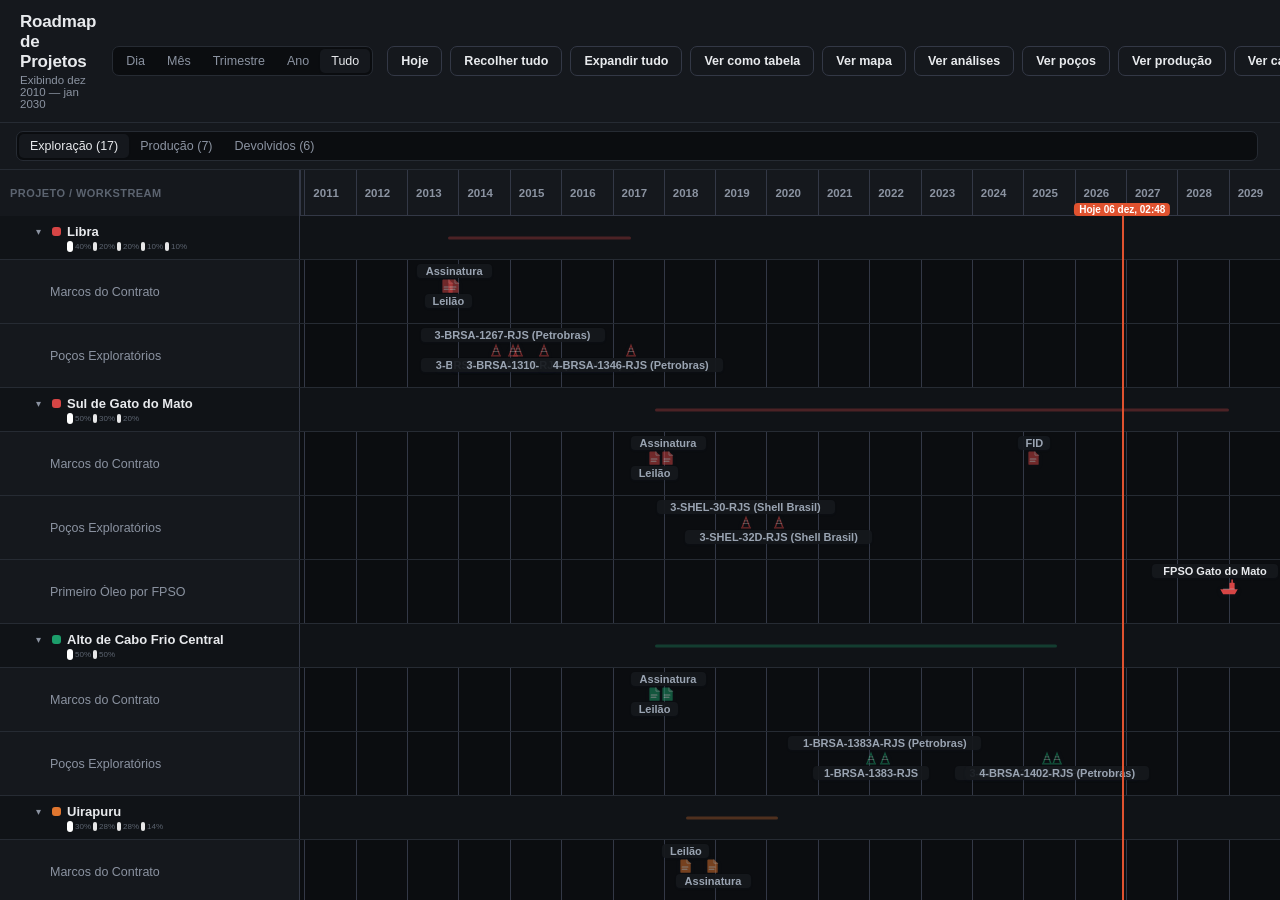
==== commit 05f96b8b: "Tendência RGO x produção: adiciona água injetada como 3ª série Nova linha (azul) no mesmo gráfico in" ====
--- a/index.html
+++ b/index.html
@@ -4,7 +4,7 @@
 <meta charset="UTF-8" />
 <meta name="viewport" content="width=device-width, initial-scale=1.0" />
 <title>Roadmap PMO</title>
-<link rel="stylesheet" href="style.css?v=168" />
+<link rel="stylesheet" href="style.css?v=170" />
 </head>
 <body>
 
--- a/style.css
+++ b/style.css
@@ -18,6 +18,7 @@
      vermelho (pedido explícito, não o par cromático de PALETTE). */
   --trend-oleo: #1c9e6b;
   --trend-rgo: #d64545;
+  --trend-agua: #3aa8ff;
   --row-h: 44px;
   --sidebar-w: 300px;
   --radius: 8px;
@@ -907,18 +908,28 @@
 .trend-pill-neutral { background: rgba(139, 147, 161, 0.14); color: var(--text-faint); }
 
 /* Óleo em verde (produção, "no azul"), RGO em vermelho (o que se quer ver
-   subir o mínimo possível) — pedido explícito, não é o mesmo par cromático
-   usado no resto do app pra série (PALETTE). */
+   subir o mínimo possível), água injetada em azul (mesmo tom do ícone
+   "agua" em ICONS, shared.js) — pedido explícito, não é o mesmo par
+   cromático usado no resto do app pra série (PALETTE). */
 .trend-svg { width: 100%; height: auto; display: block; overflow: visible; }
 .trend-line-oleo { stroke: var(--trend-oleo); stroke-width: 2; fill: none; }
 .trend-line-rgo { stroke: var(--trend-rgo); stroke-width: 2; fill: none; }
+.trend-line-agua { stroke: var(--trend-agua); stroke-width: 2; fill: none; }
 .trend-dot-oleo { fill: var(--trend-oleo); }
 .trend-dot-rgo { fill: var(--trend-rgo); }
+.trend-dot-agua { fill: var(--trend-agua); }
 .trend-baseline { stroke: var(--text-faint); stroke-width: 1; opacity: .4; }
+/* Reta ajustada (mínimos quadrados, mesmo cálculo de trendPctAoAno) — vem
+   ANTES das linhas de dado no SVG (ver renderTrendChartSVG) mas pontilhada
+   e mais clara que elas, pra ficar claro que é o ajuste, não mais um dado. */
+.trend-fit-oleo { stroke: var(--trend-oleo); stroke-width: 1.5; stroke-dasharray: 5,4; opacity: .45; fill: none; }
+.trend-fit-rgo { stroke: var(--trend-rgo); stroke-width: 1.5; stroke-dasharray: 5,4; opacity: .45; fill: none; }
+.trend-fit-agua { stroke: var(--trend-agua); stroke-width: 1.5; stroke-dasharray: 5,4; opacity: .45; fill: none; }
 .trend-axis-label { font-size: 9.5px; fill: var(--text-faint); }
 .trend-end-label { font-size: 11px; font-weight: 600; }
 .trend-end-label-oleo { fill: var(--trend-oleo); }
 .trend-end-label-rgo { fill: var(--trend-rgo); }
+.trend-end-label-agua { fill: var(--trend-agua); }
 .trend-legend { display: flex; gap: 16px; align-items: center; font-size: 11.5px; color: var(--text-muted); margin: 2px 0 10px; }
 .trend-legend-item { display: flex; align-items: center; gap: 6px; }
 .trend-legend-swatch { width: 14px; height: 2px; border-radius: 2px; display: inline-block; }
@@ -933,6 +944,7 @@
 .trend-stat .n { font-size: 18px; font-weight: 700; }
 .trend-stat .n.oleo { color: var(--trend-oleo); }
 .trend-stat .n.rgo { color: var(--trend-rgo); }
+.trend-stat .n.agua { color: var(--trend-agua); }
 .trend-stat .l { font-size: 10.5px; color: var(--text-faint); text-transform: uppercase; letter-spacing: .03em; }
 
 .trend-watch-row { display: grid; grid-template-columns: repeat(auto-fit, minmax(320px, 1fr)); gap: 14px; margin-top: 14px; }
@@ -950,6 +962,7 @@
 .trend-mini-figure .n { font-size: 12.5px; font-weight: 600; }
 .trend-mini-figure .n.oleo { color: var(--trend-oleo); }
 .trend-mini-figure .n.rgo { color: var(--trend-rgo); }
+.trend-mini-figure .n.agua { color: var(--trend-agua); }
 .trend-mini-figure .l { font-size: 9px; color: var(--text-faint); text-transform: uppercase; letter-spacing: .03em; }
 
 @media (max-width: 900px) {
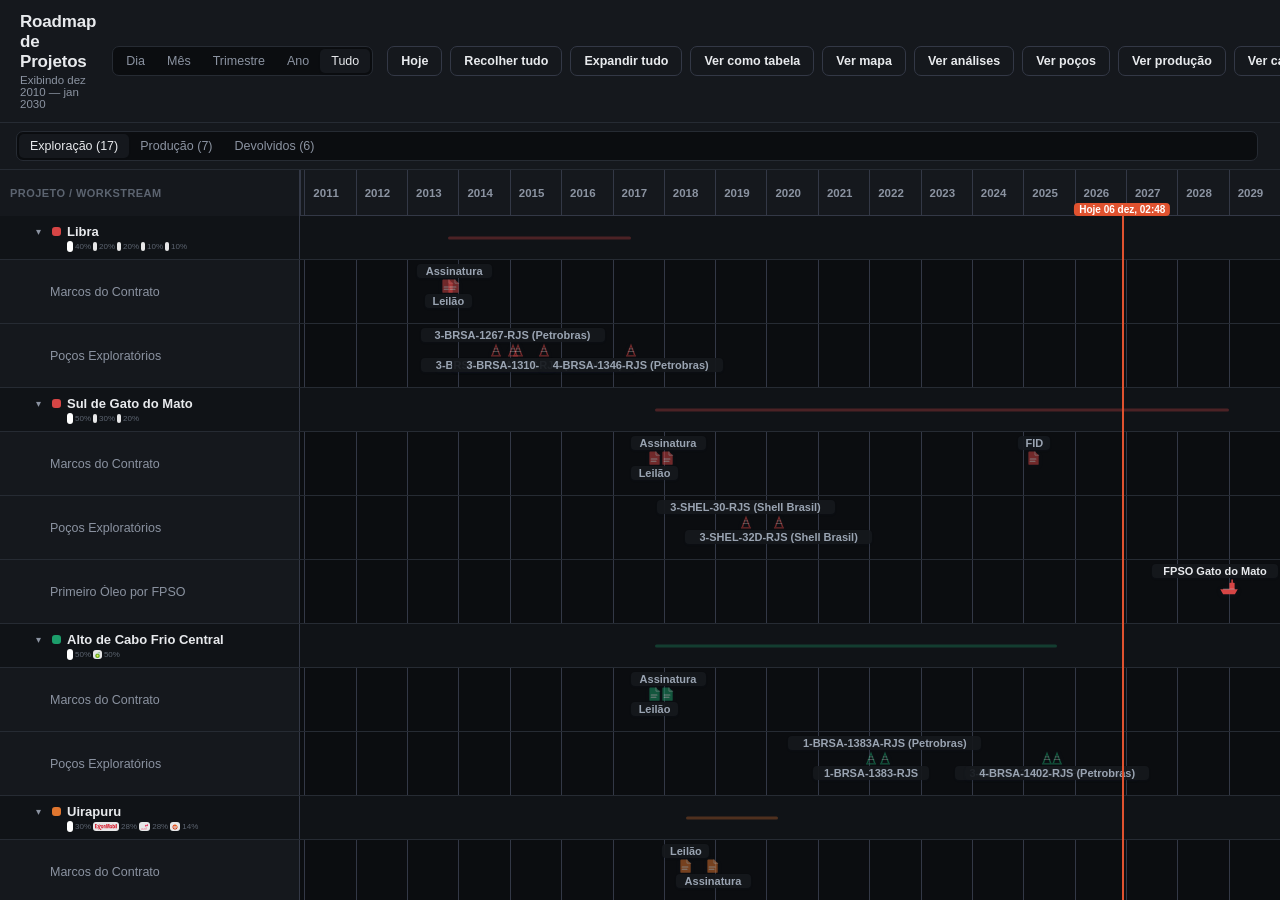
==== commit c6c60d80: "Mapa: corrige quebra de linha nos botões de "Colorir por" .map-mode-buttons era flex numa linha só c" ====
--- a/index.html
+++ b/index.html
@@ -4,7 +4,7 @@
 <meta charset="UTF-8" />
 <meta name="viewport" content="width=device-width, initial-scale=1.0" />
 <title>Roadmap PMO</title>
-<link rel="stylesheet" href="style.css?v=170" />
+<link rel="stylesheet" href="style.css?v=172" />
 </head>
 <body>
 
@@ -55,7 +55,7 @@
 
 <div class="toast" id="toast" hidden></div>
 
-<script src="shared.js?v=80"></script>
+<script src="shared.js?v=81"></script>
 <script src="app.js?v=47"></script>
 </body>
 </html>
--- a/style.css
+++ b/style.css
@@ -524,19 +524,27 @@
   color: var(--map-text-muted); margin-bottom: 6px;
 }
 .map-mode-buttons {
-  display: flex; background: var(--map-bg); border: 1px solid var(--map-border);
+  display: grid; grid-template-columns: repeat(3, 1fr); gap: 2px;
+  background: var(--map-bg); border: 1px solid var(--map-border);
   border-radius: 7px; padding: 2px;
 }
 .map-mode-btn {
-  flex: 1 1 0; border: none; background: transparent; color: var(--map-text-muted);
-  font-family: inherit; font-size: 11.5px; font-weight: 600; padding: 5px 6px;
-  border-radius: 5px; cursor: pointer;
+  border: none; background: transparent; color: var(--map-text-muted);
+  font-family: inherit; font-size: 11.5px; font-weight: 600; line-height: 1.25;
+  padding: 5px 4px; border-radius: 5px; cursor: pointer; text-align: center;
 }
 .map-mode-btn.active { background: var(--map-panel); color: var(--map-text); }
 .map-mode-btn:hover:not(.active) { color: var(--map-text); }
 .map-legend { margin: 8px 0 4px; display: flex; flex-direction: column; gap: 4px; }
 .map-legend-row { display: flex; align-items: center; gap: 7px; font-size: 11.5px; color: var(--map-text-muted); }
 .map-legend-well-icon { flex: 0 0 auto; width: 15px; height: 15px; display: flex; align-items: center; justify-content: center; }
+
+/* Escala contínua (STOIIP/Volume recuperado/Grau API, ver
+   buildContinuousLegend em mapa.js) — barra em degradê + mín/máx nas
+   pontas, "sem dado" à parte (nunca dentro da própria barra). */
+.map-legend-gradient { height: 10px; border-radius: 3px; margin-top: 2px; }
+.map-legend-scale-labels { display: flex; justify-content: space-between; font-size: 10.5px; color: var(--map-text-muted); margin-top: 3px; }
+.map-legend-nodata-row { margin-top: 6px; }
 
 /* Filtro de poço por SITUACAO/CATEGORIA (chips) */
 .map-filter-group + .map-filter-group { margin-top: 14px; }
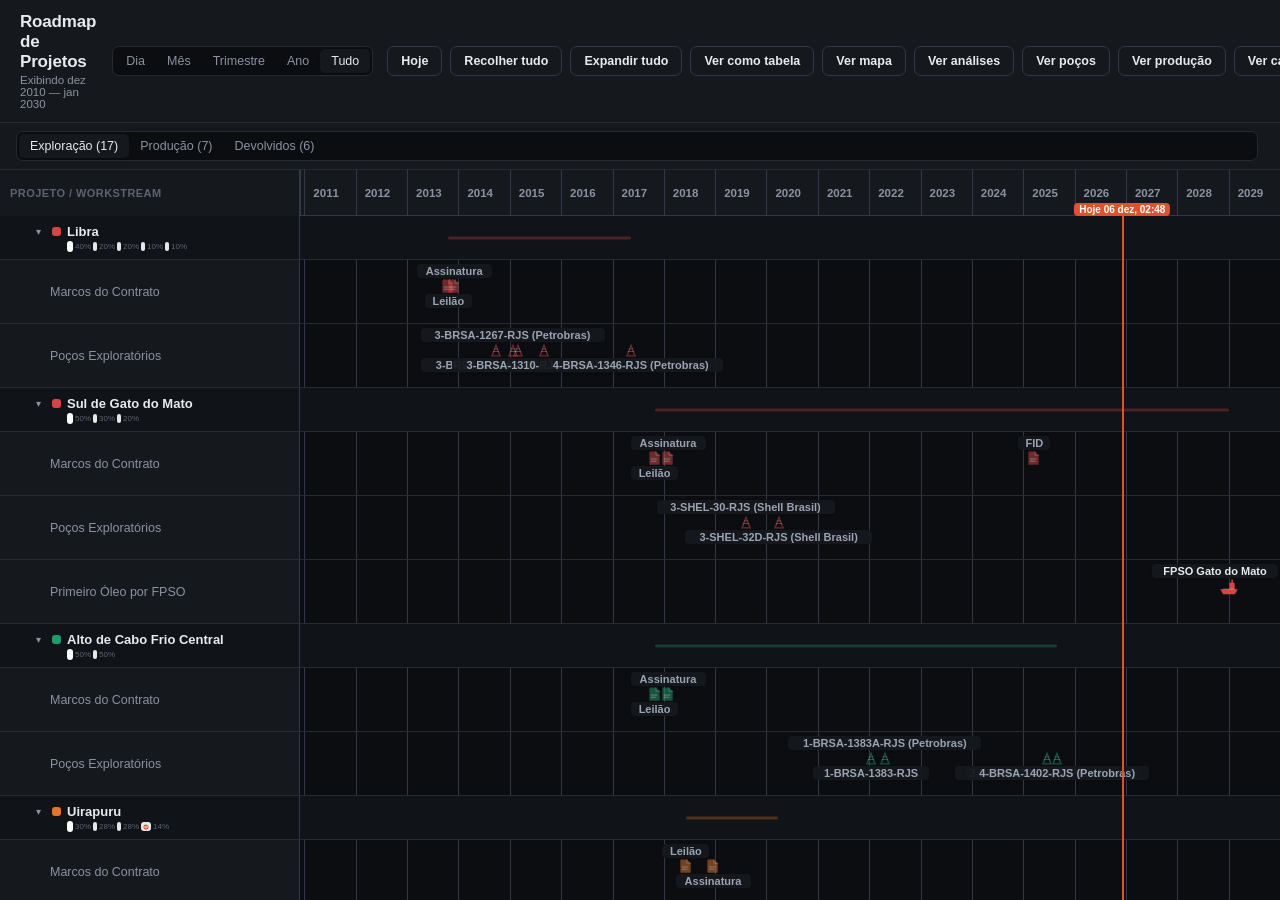
==== commit b849f8ef: "Adiciona logo real da PPSA aos selos de empresa PPSA (Pré-Sal Petróleo S.A.) já tinha alias/sigla ca" ====
--- a/index.html
+++ b/index.html
@@ -55,7 +55,7 @@
 
 <div class="toast" id="toast" hidden></div>
 
-<script src="shared.js?v=81"></script>
+<script src="shared.js?v=82"></script>
 <script src="app.js?v=47"></script>
 </body>
 </html>
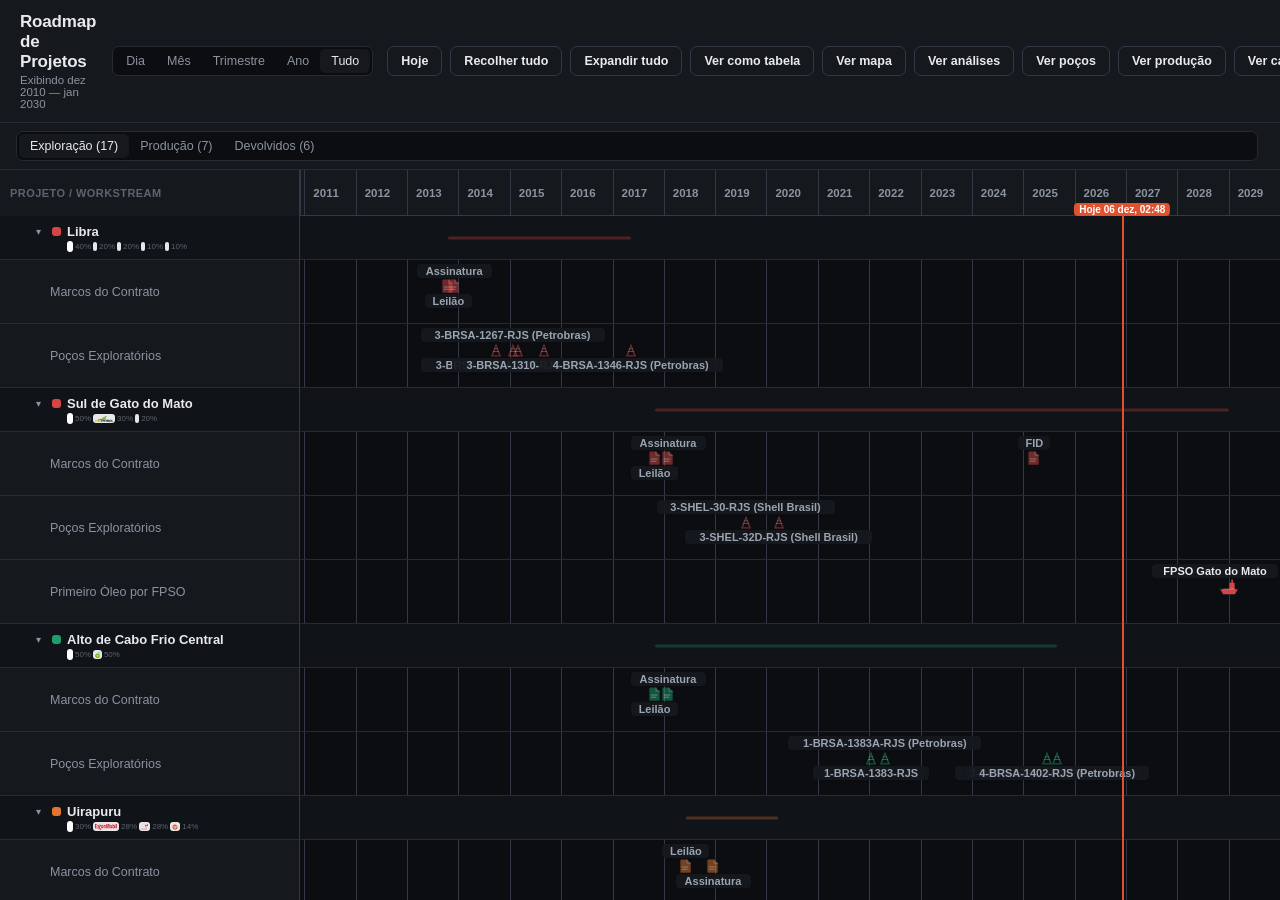
==== commit d96b8ac8: "Adiciona aba Notícias: últimas notícias de cada operadora e parceira do pré-sal Nova página (noticia" ====
--- a/index.html
+++ b/index.html
@@ -4,7 +4,7 @@
 <meta charset="UTF-8" />
 <meta name="viewport" content="width=device-width, initial-scale=1.0" />
 <title>Roadmap PMO</title>
-<link rel="stylesheet" href="style.css?v=172" />
+<link rel="stylesheet" href="style.css?v=173" />
 </head>
 <body>
 
@@ -31,6 +31,7 @@
     <a class="btn-ghost" href="producao.html">Ver produção</a>
     <a class="btn-ghost" href="campo.html">Ver campo</a>
     <a class="btn-ghost" href="dados.html">Ver dados</a>
+    <a class="btn-ghost" href="noticias.html">Ver notícias</a>
     <button class="btn-ghost" id="exportBtn">Exportar</button>
   </div>
 </header>
@@ -55,7 +56,7 @@
 
 <div class="toast" id="toast" hidden></div>
 
-<script src="shared.js?v=82"></script>
+<script src="shared.js?v=83"></script>
 <script src="app.js?v=47"></script>
 </body>
 </html>
--- a/style.css
+++ b/style.css
@@ -1207,6 +1207,43 @@
 .campo-roadmap .milestone-label { transform: translateX(-50%) translateY(-100%); }
 .campo-roadmap .milestone-label.below { transform: translateX(-50%) translateY(0); }
 
+/* ---------- Notícias (noticias.js): um .chart-card por empresa, com o
+   selo/logo maior que o das outras páginas (ver .news-company-logo) porque
+   aqui a empresa é o assunto principal do cartão, não uma anotação ao lado
+   do nome do projeto. Grid de 1 coluna até 1000px, 2 dali pra cima — mesmo
+   padrão de .analytics-histograms-grid (margin-top do .chart-card zerado
+   dentro do grid pelo mesmo motivo: o gap já espaça as linhas, e o seletor
+   de irmão adjacente do .chart-card empurraria só o 2º cartão de cada
+   linha, desalinhando o grid). ---------- */
+.news-grid { display: grid; grid-template-columns: 1fr; gap: 14px; }
+.news-grid .chart-card { margin-top: 0; }
+@media (min-width: 1000px) {
+  .news-grid { grid-template-columns: 1fr 1fr; }
+}
+.news-company-head { display: flex; align-items: center; gap: 12px; margin-bottom: 12px; }
+.news-company-head-text { min-width: 0; }
+.news-company-head-text .chart-card-title { padding-right: 0; }
+.news-company-logo {
+  flex: none; display: flex; align-items: center; justify-content: center;
+  width: 40px; height: 40px; border-radius: 8px;
+}
+.news-company-logo-badge { color: #fff; font-weight: 700; font-size: 13px; }
+.news-company-logo-img { background: #fff; padding: 4px; }
+.news-company-logo-img img { display: block; width: 100%; height: 100%; object-fit: contain; }
+.news-list { display: flex; flex-direction: column; gap: 12px; }
+.news-item + .news-item { padding-top: 12px; border-top: 1px solid var(--border); }
+.news-item-title {
+  display: block; font-size: 13px; font-weight: 600; color: var(--text);
+  text-decoration: none; line-height: 1.35;
+}
+.news-item-title:hover { text-decoration: underline; }
+.news-item-meta {
+  display: flex; align-items: center; gap: 6px; margin-top: 3px;
+  font-size: 10.5px; color: var(--text-faint); text-transform: uppercase; letter-spacing: .03em;
+}
+.news-item-source::before { content: '·'; margin-right: 6px; }
+.news-item-summary { font-size: 12px; color: var(--text-muted); line-height: 1.5; margin: 6px 0 0; }
+
 /* ---------- Telas estreitas (celular), incluindo paisagem: usa a
    condição de altura curta + orientação para pegar o celular deitado, que
    tem largura grande mas continua sendo uma tela pequena. ---------- */
